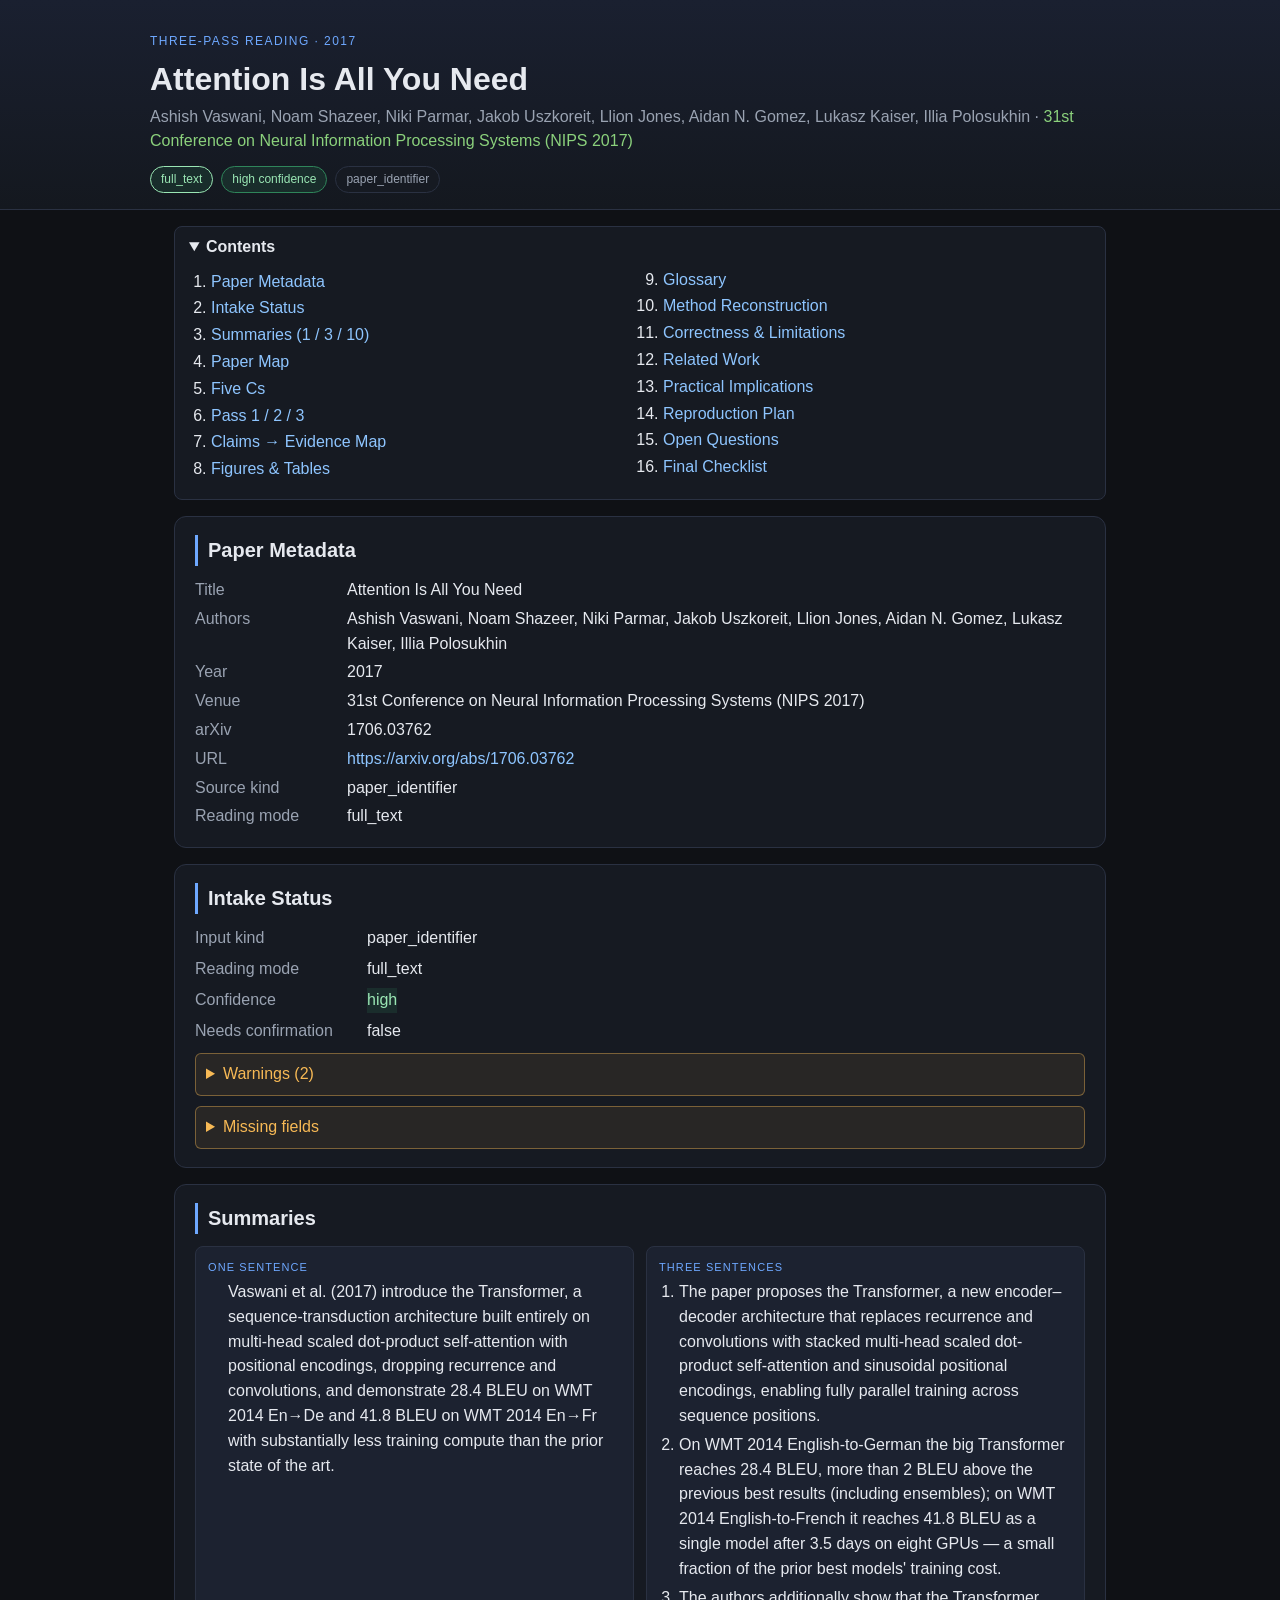
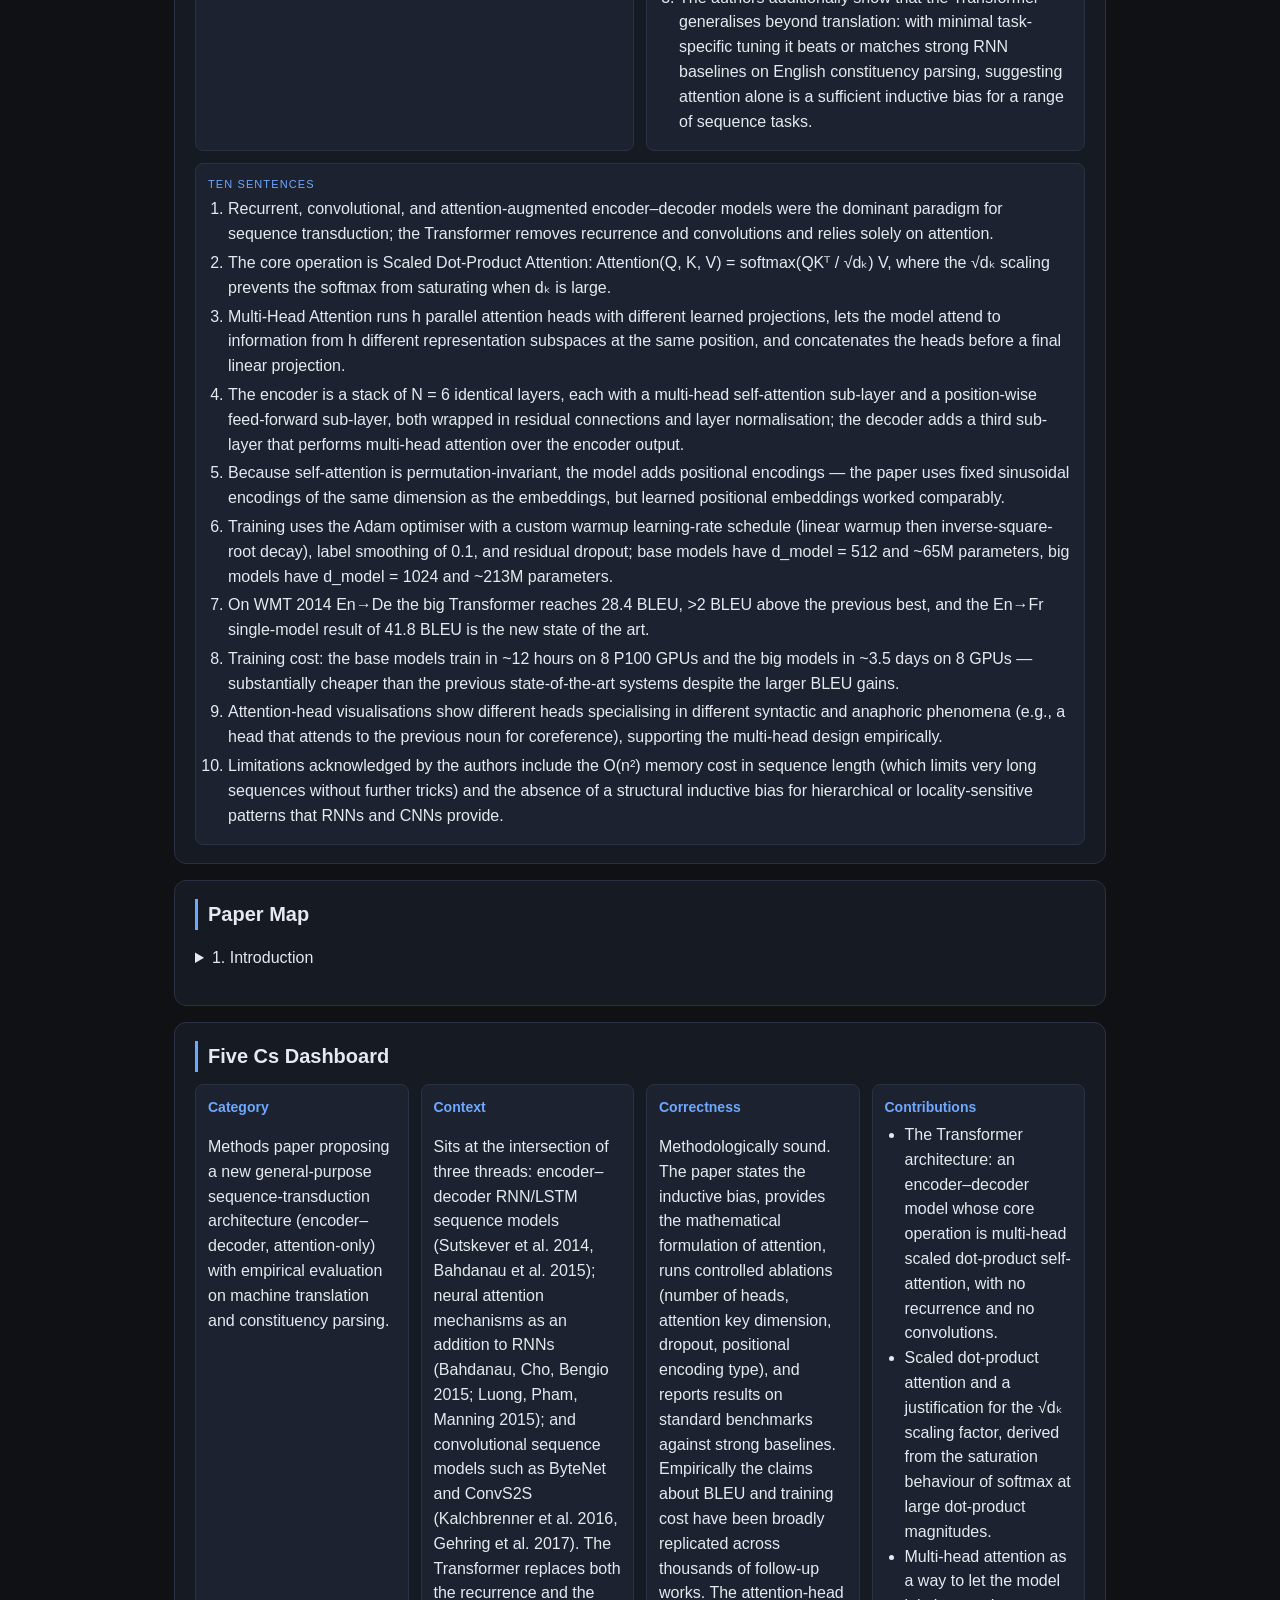
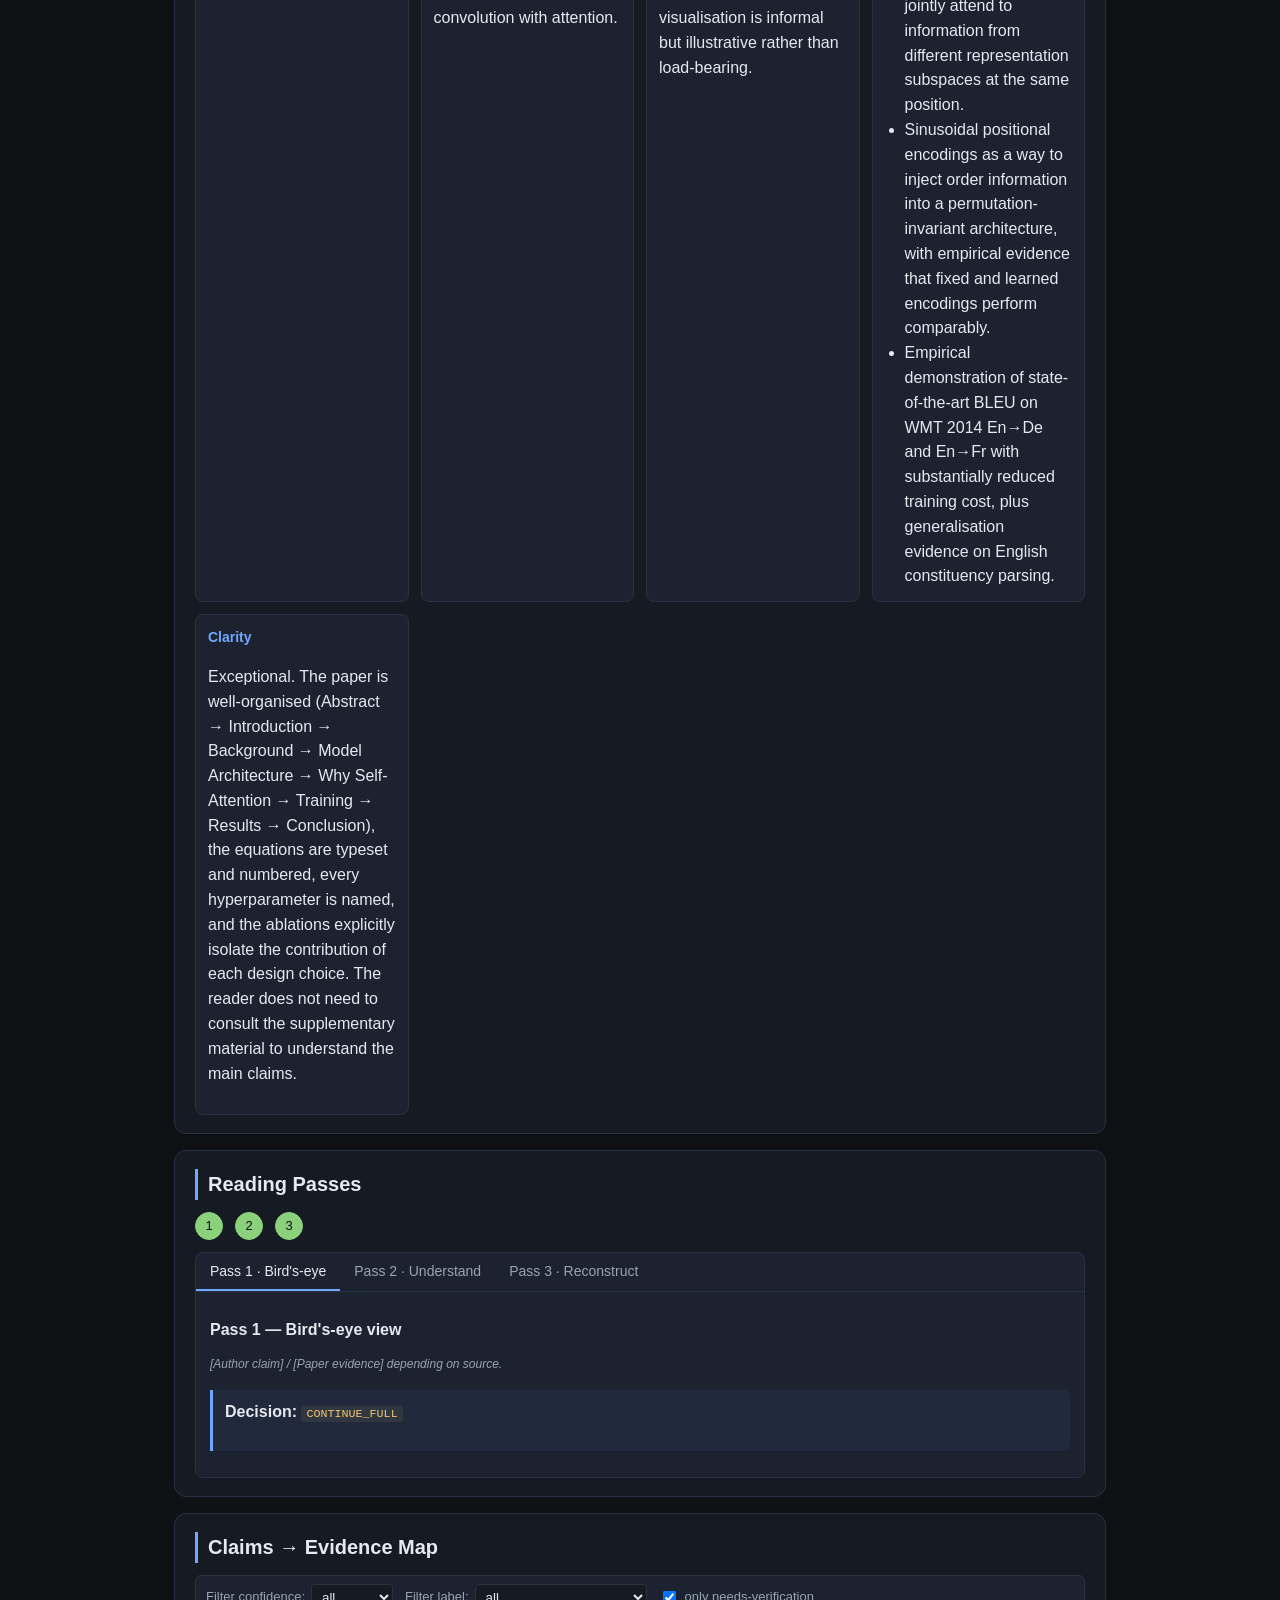
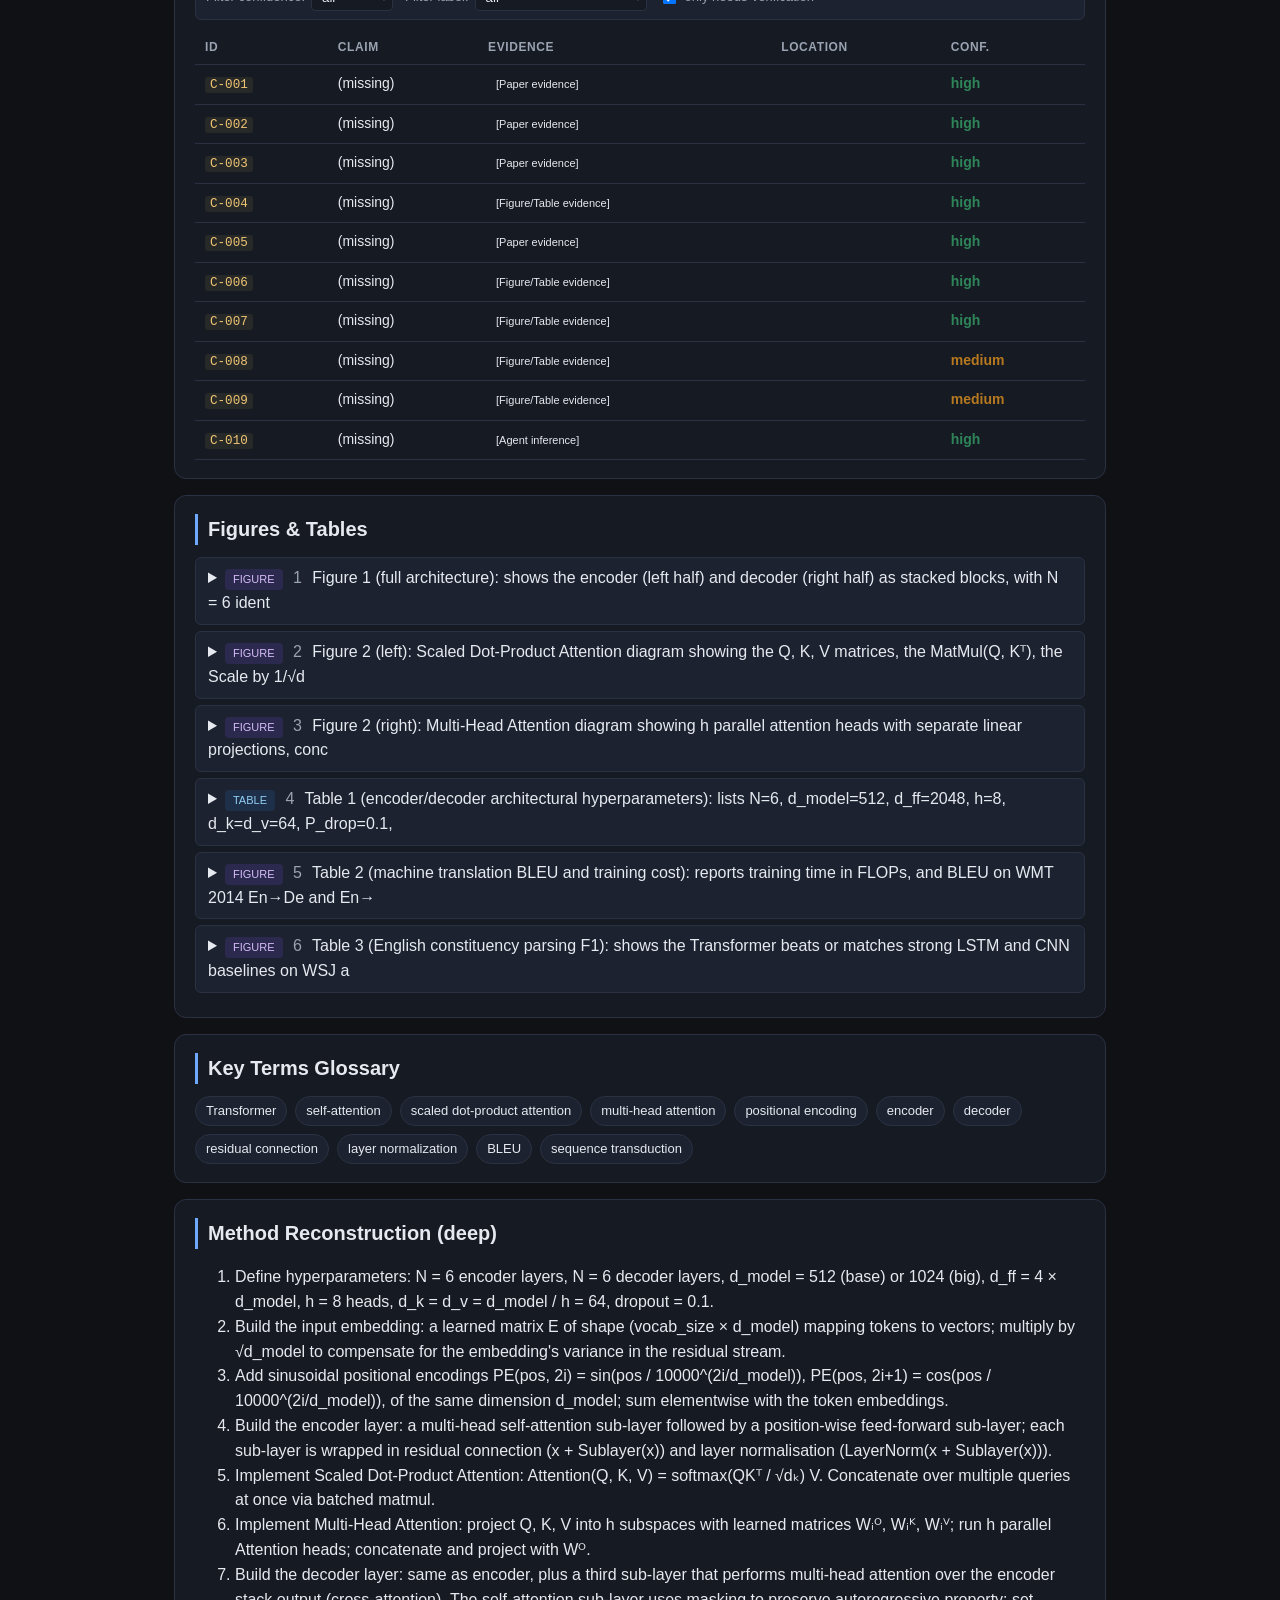
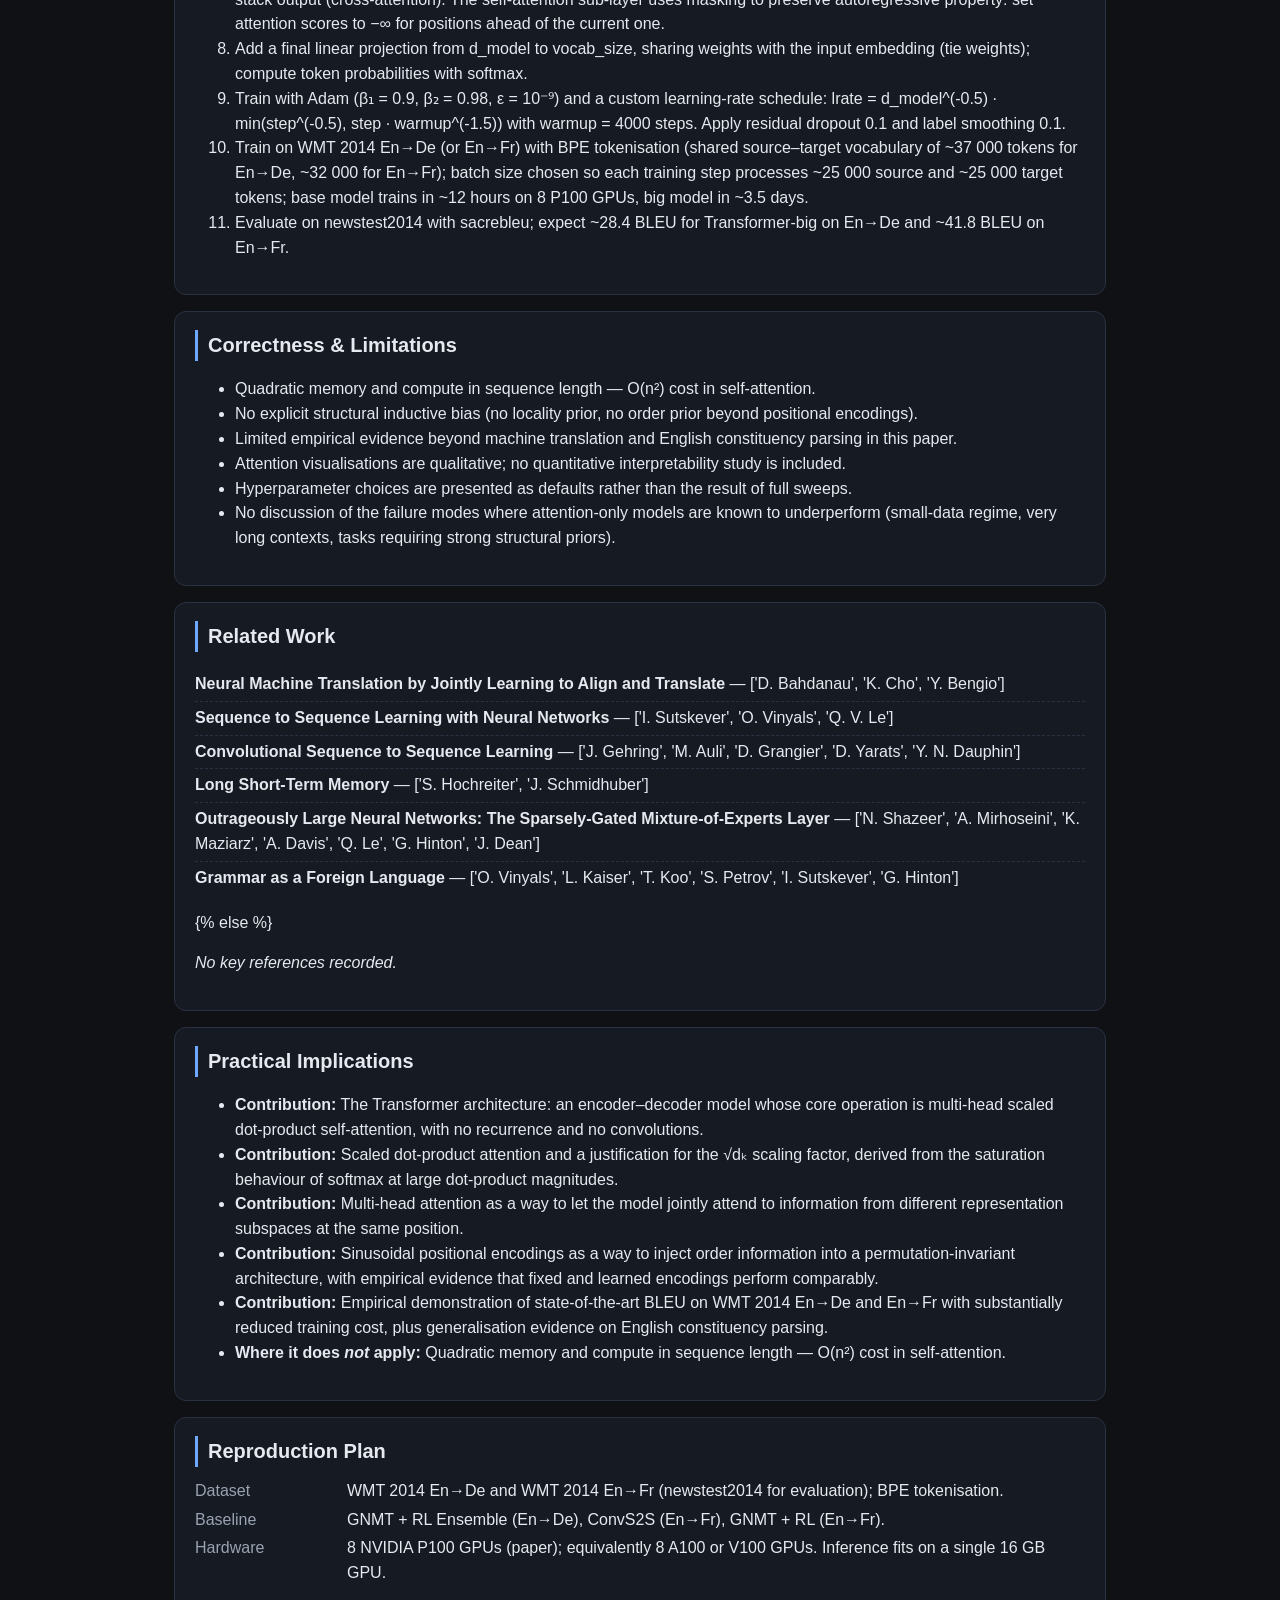
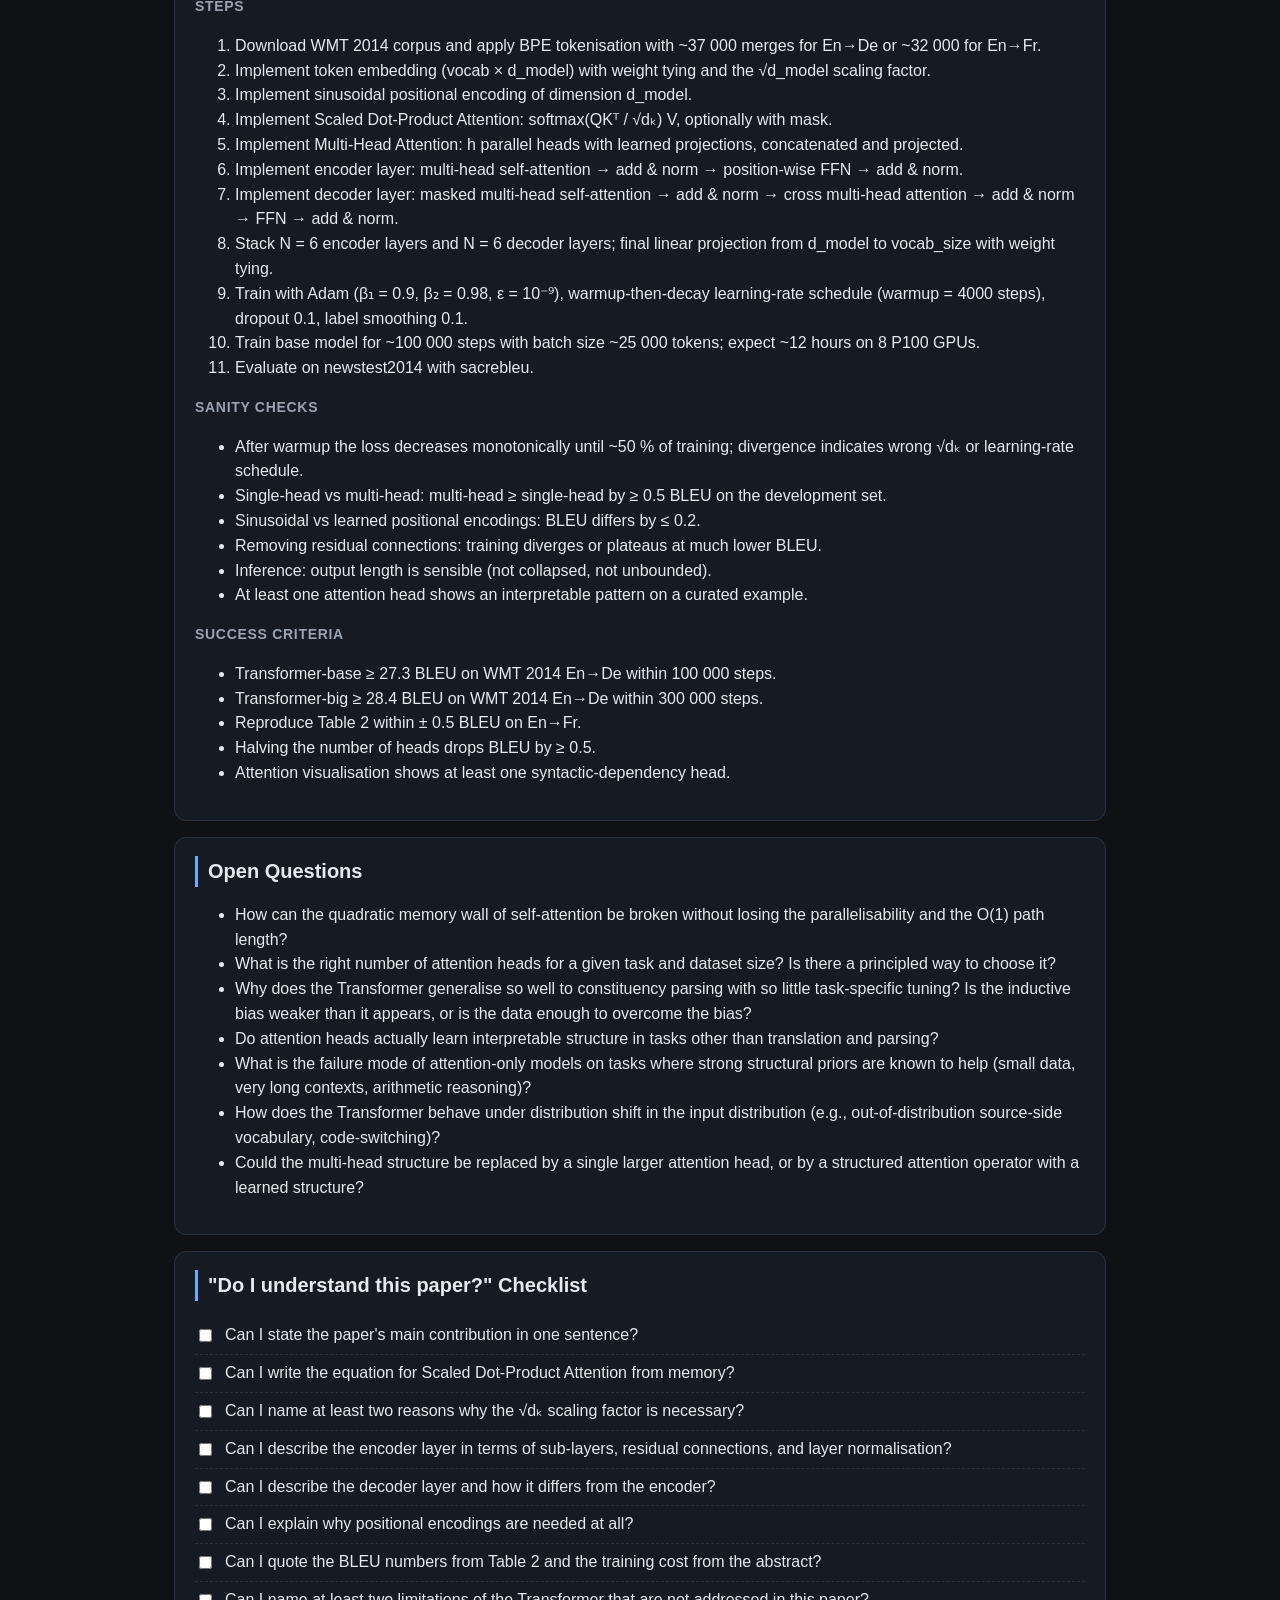
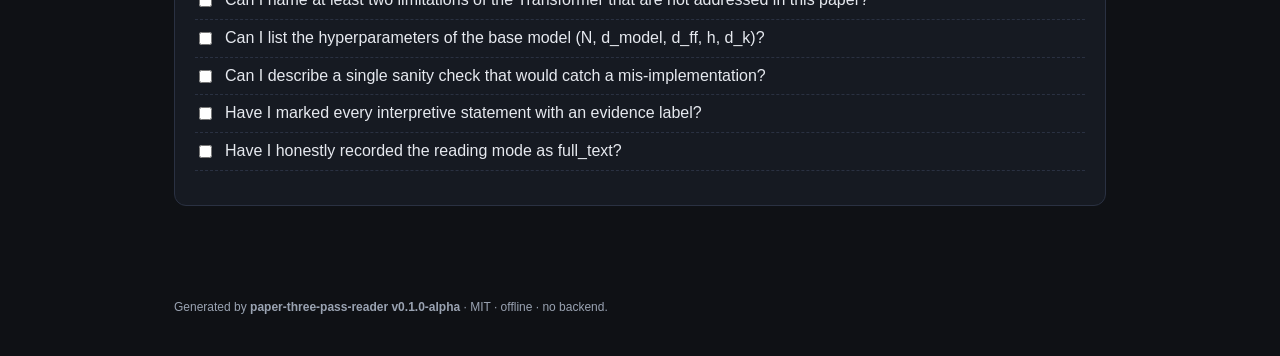
==== attention-is-all-you-need/index.html @ 8eaff2d6 "Publish Attention Is All You Need reading page under slug" ====
<!doctype html>
<html lang="en">
<head>
  <meta charset="utf-8" />
  <meta name="viewport" content="width=device-width, initial-scale=1" />
  <title>Attention Is All You Need — Three-Pass Reading</title>
  <link rel="stylesheet" href="assets/style.css" />
</head>
<body data-reading-mode="full_text">
  <header class="hero">
    <div class="hero-row">
      <div class="hero-text">
        <div class="kicker">Three-Pass Reading · 2017</div>
        <h1>Attention Is All You Need</h1>
        <div class="byline">
          <span>Ashish Vaswani</span>, <span>Noam Shazeer</span>, <span>Niki Parmar</span>, <span>Jakob Uszkoreit</span>, <span>Llion Jones</span>, <span>Aidan N. Gomez</span>, <span>Lukasz Kaiser</span>, <span>Illia Polosukhin</span>
           · <span class="venue">31st Conference on Neural Information Processing Systems (NIPS 2017)</span>
        </div>
        <div class="badges">
          <span class="badge badge-mode" title="Reading mode">full_text</span>
          <span class="badge badge-confidence badge-confidence-high">high confidence</span>
          <span class="badge badge-input">paper_identifier</span>
        </div>
      </div>
    </div>
  </header>

  <nav class="toc">
    <details open>
      <summary>Contents</summary>
      <ol>
        <li><a href="#metadata">Paper Metadata</a></li>
        <li><a href="#intake">Intake Status</a></li>
        <li><a href="#summary">Summaries (1 / 3 / 10)</a></li>
        <li><a href="#paper-map">Paper Map</a></li>
        <li><a href="#five-cs">Five Cs</a></li>
        <li><a href="#passes">Pass 1 / 2 / 3</a></li>
        <li><a href="#claims">Claims → Evidence Map</a></li>
        <li><a href="#figures">Figures &amp; Tables</a></li>
        <li><a href="#glossary">Glossary</a></li>
        <li><a href="#reconstruction">Method Reconstruction</a></li>
        <li><a href="#limitations">Correctness &amp; Limitations</a></li>
        <li><a href="#related">Related Work</a></li>
        <li><a href="#implications">Practical Implications</a></li>
        <li><a href="#reproduction">Reproduction Plan</a></li>
        <li><a href="#open">Open Questions</a></li>
        <li><a href="#checklist">Final Checklist</a></li>
      </ol>
    </details>
  </nav>

  <main>
    <!-- 1. Hero Summary / Paper Metadata -->
    <section id="metadata" class="card">
      <h2>Paper Metadata</h2>
      <dl class="kv">
        <dt>Title</dt><dd>Attention Is All You Need</dd>
        <dt>Authors</dt><dd>Ashish Vaswani, Noam Shazeer, Niki Parmar, Jakob Uszkoreit, Llion Jones, Aidan N. Gomez, Lukasz Kaiser, Illia Polosukhin</dd>
        <dt>Year</dt><dd>2017</dd>
        <dt>Venue</dt><dd>31st Conference on Neural Information Processing Systems (NIPS 2017)</dd>
        <dt>arXiv</dt><dd>1706.03762</dd>
        
        <dt>URL</dt><dd><a href="https://arxiv.org/abs/1706.03762">https://arxiv.org/abs/1706.03762</a></dd>
        <dt>Source kind</dt><dd>paper_identifier</dd>
        <dt>Reading mode</dt><dd>full_text</dd>
      </dl>
    </section>

    <!-- 2. Intake Status -->
    <section id="intake" class="card">
      <h2>Intake Status</h2>
      <ul class="kv-list">
        <li><span class="label">Input kind</span> <span class="value">paper_identifier</span></li>
        <li><span class="label">Reading mode</span> <span class="value">full_text</span></li>
        <li><span class="label">Confidence</span> <span class="value badge-confidence badge-confidence-high">high</span></li>
        <li><span class="label">Needs confirmation</span> <span class="value">false</span></li>
      </ul>
      
      <details class="warnings">
        <summary>Warnings (2)</summary>
        <ul><li>DOI not present in arXiv source; arXiv ID 1706.03762v7 used as canonical identifier.</li><li>Equal-contribution author list (Vaswani et al., eight authors).</li></ul>
      </details>
      
      
      <details class="warnings">
        <summary>Missing fields</summary>
        <ul><li>doi</li></ul>
      </details>
      
    </section>

    <!-- 3. Summaries -->
    <section id="summary" class="card">
      <h2>Summaries</h2>
      <div class="summary-grid">
        <div class="summary-box">
          <div class="summary-label">One sentence</div>
          <p>Vaswani et al. (2017) introduce the Transformer, a sequence-transduction architecture built entirely on multi-head scaled dot-product self-attention with positional encodings, dropping recurrence and convolutions, and demonstrate 28.4 BLEU on WMT 2014 En→De and 41.8 BLEU on WMT 2014 En→Fr with substantially less training compute than the prior state of the art.</p>
        </div>
        <div class="summary-box">
          <div class="summary-label">Three sentences</div>
          <ol><li>The paper proposes the Transformer, a new encoder–decoder architecture that replaces recurrence and convolutions with stacked multi-head scaled dot-product self-attention and sinusoidal positional encodings, enabling fully parallel training across sequence positions.</li><li>On WMT 2014 English-to-German the big Transformer reaches 28.4 BLEU, more than 2 BLEU above the previous best results (including ensembles); on WMT 2014 English-to-French it reaches 41.8 BLEU as a single model after 3.5 days on eight GPUs — a small fraction of the prior best models' training cost.</li><li>The authors additionally show that the Transformer generalises beyond translation: with minimal task-specific tuning it beats or matches strong RNN baselines on English constituency parsing, suggesting attention alone is a sufficient inductive bias for a range of sequence tasks.</li></ol>
        </div>
        <div class="summary-box summary-wide">
          <div class="summary-label">Ten sentences</div>
          <ol><li>Recurrent, convolutional, and attention-augmented encoder–decoder models were the dominant paradigm for sequence transduction; the Transformer removes recurrence and convolutions and relies solely on attention.</li><li>The core operation is Scaled Dot-Product Attention: Attention(Q, K, V) = softmax(QKᵀ / √dₖ) V, where the √dₖ scaling prevents the softmax from saturating when dₖ is large.</li><li>Multi-Head Attention runs h parallel attention heads with different learned projections, lets the model attend to information from h different representation subspaces at the same position, and concatenates the heads before a final linear projection.</li><li>The encoder is a stack of N = 6 identical layers, each with a multi-head self-attention sub-layer and a position-wise feed-forward sub-layer, both wrapped in residual connections and layer normalisation; the decoder adds a third sub-layer that performs multi-head attention over the encoder output.</li><li>Because self-attention is permutation-invariant, the model adds positional encodings — the paper uses fixed sinusoidal encodings of the same dimension as the embeddings, but learned positional embeddings worked comparably.</li><li>Training uses the Adam optimiser with a custom warmup learning-rate schedule (linear warmup then inverse-square-root decay), label smoothing of 0.1, and residual dropout; base models have d_model = 512 and ~65M parameters, big models have d_model = 1024 and ~213M parameters.</li><li>On WMT 2014 En→De the big Transformer reaches 28.4 BLEU, >2 BLEU above the previous best, and the En→Fr single-model result of 41.8 BLEU is the new state of the art.</li><li>Training cost: the base models train in ~12 hours on 8 P100 GPUs and the big models in ~3.5 days on 8 GPUs — substantially cheaper than the previous state-of-the-art systems despite the larger BLEU gains.</li><li>Attention-head visualisations show different heads specialising in different syntactic and anaphoric phenomena (e.g., a head that attends to the previous noun for coreference), supporting the multi-head design empirically.</li><li>Limitations acknowledged by the authors include the O(n²) memory cost in sequence length (which limits very long sequences without further tricks) and the absence of a structural inductive bias for hierarchical or locality-sensitive patterns that RNNs and CNNs provide.</li></ol>
        </div>
      </div>
    </section>

    <!-- 4. Paper Map -->
    <section id="paper-map" class="card">
      <h2>Paper Map</h2>
      <ul class="tree">
        
        <li>
          <details><summary>1. Introduction</summary>
            
        <li>
          <details><summary>2. Background</summary>
            
        <li>
          <details><summary>3. Model Architecture</summary>
            
            <ul><li>3.1 Encoder and Decoder Stacks</li><li>3.2 Attention</li><li>3.2.1 Scaled Dot-Product Attention</li><li>3.2.2 Multi-Head Attention</li><li>3.2.3 Applications of Attention in our Model</li><li>3.2.4 (inside Why Self-Attention) Internal structure</li><li>3.3 Position-wise Feed-Forward Networks</li><li>3.4 Embeddings and Softmax</li><li>3.5 Positional Encoding</li><li>3.6 Training</li>
        <li>
          <details><summary>4. Why Self-Attention</summary>
            
        <li>
          <details><summary>5. Training</summary>
            
            <ul><li>5.1 Training Data and Batching</li><li>5.2 Hardware and Schedule</li><li>5.3 Optimizer</li><li>5.4 Regularization</li>
        <li>
          <details><summary>6. Results</summary>
            
            <ul><li>6.1 Machine Translation</li><li>6.2 Model Variations</li><li>6.3 English Constituency Parsing</li>
        <li>
          <details><summary>7. Conclusion</summary>
            
        <li>
          <details><summary>References</summary>
            </ul>
            
          </details>
        </li>
        
      </ul>
    </section>

    <!-- 5. Five Cs -->
    <section id="five-cs" class="card">
      <h2>Five Cs Dashboard</h2>
      <div class="five-cs-grid">
        <article class="ccard"><h3>Category</h3><p>Methods paper proposing a new general-purpose sequence-transduction architecture (encoder–decoder, attention-only) with empirical evaluation on machine translation and constituency parsing.</p></article>
        <article class="ccard"><h3>Context</h3><p>Sits at the intersection of three threads: encoder–decoder RNN/LSTM sequence models (Sutskever et al. 2014, Bahdanau et al. 2015); neural attention mechanisms as an addition to RNNs (Bahdanau, Cho, Bengio 2015; Luong, Pham, Manning 2015); and convolutional sequence models such as ByteNet and ConvS2S (Kalchbrenner et al. 2016, Gehring et al. 2017). The Transformer replaces both the recurrence and the convolution with attention.</p></article>
        <article class="ccard"><h3>Correctness</h3><p>Methodologically sound. The paper states the inductive bias, provides the mathematical formulation of attention, runs controlled ablations (number of heads, attention key dimension, dropout, positional encoding type), and reports results on standard benchmarks against strong baselines. Empirically the claims about BLEU and training cost have been broadly replicated across thousands of follow-up works. The attention-head visualisation is informal but illustrative rather than load-bearing.</p></article>
        <article class="ccard"><h3>Contributions</h3><ul><li>The Transformer architecture: an encoder–decoder model whose core operation is multi-head scaled dot-product self-attention, with no recurrence and no convolutions.</li><li>Scaled dot-product attention and a justification for the √dₖ scaling factor, derived from the saturation behaviour of softmax at large dot-product magnitudes.</li><li>Multi-head attention as a way to let the model jointly attend to information from different representation subspaces at the same position.</li><li>Sinusoidal positional encodings as a way to inject order information into a permutation-invariant architecture, with empirical evidence that fixed and learned encodings perform comparably.</li><li>Empirical demonstration of state-of-the-art BLEU on WMT 2014 En→De and En→Fr with substantially reduced training cost, plus generalisation evidence on English constituency parsing.</li></ul></article>
        <article class="ccard"><h3>Clarity</h3><p>Exceptional. The paper is well-organised (Abstract → Introduction → Background → Model Architecture → Why Self-Attention → Training → Results → Conclusion), the equations are typeset and numbered, every hyperparameter is named, and the ablations explicitly isolate the contribution of each design choice. The reader does not need to consult the supplementary material to understand the main claims.</p></article>
      </div>
    </section>

    <!-- 6. Pass 1 / Pass 2 / Pass 3 Tabs -->
    <section id="passes" class="card">
      <h2>Reading Passes</h2>
      <div class="timeline">
        <span class="dot done" title="Pass 1">1</span>
        <span class="dot done" title="Pass 2">2</span>
        <span class="dot done" title="Pass 3">3</span>
      </div>
      <div class="tabs">
        <div class="tab-buttons" role="tablist">
          <button class="tab-btn active" data-tab="p1" role="tab">Pass 1 · Bird's-eye</button>
          <button class="tab-btn" data-tab="p2" role="tab">Pass 2 · Understand</button>
          <button class="tab-btn" data-tab="p3" role="tab">Pass 3 · Reconstruct</button>
        </div>

        <div class="tab-panel active" data-panel="p1">
          <h3>Pass 1 — Bird's-eye view</h3>
          <p class="evidence-line">[Author claim] / [Paper evidence] depending on source.</p>
          <p></p>
          <div class="callout">
            <strong>Decision:</strong> <code>CONTINUE_FULL</code>
            <p></p>
          </div>
        </div>

        <div class="tab-panel" data-panel="p2">
          <h3>Pass 2 — Understanding</h3>
          <h4>Main ideas</h4>
          <ol><li>Attention alone — without recurrence or convolution — is sufficient to build a state-of-the-art sequence-transduction encoder–decoder, provided the attention is multi-head and scaled.</li><li>Self-attention connects all positions in a sequence with O(1) path length, compared with O(n) for recurrent layers, which directly improves both parallelisability (training) and long-range dependency modelling.</li><li>Multi-head attention is more expressive than single-head attention because it lets the model attend to information from different representation subspaces at the same position; ablations show that ablations on head count cost BLEU.</li><li>Scaled dot-product attention (softmax(QKᵀ / √dₖ) V) is necessary: without the √dₖ factor the softmax saturates for large dₖ and training fails. The paper proves this both empirically (a variant without the scaling diverges) and intuitively (dot products grow with √dₖ).</li><li>Positional information is reintroduced via fixed sinusoidal encodings added to the input embeddings; the paper shows that learned positional embeddings perform comparably, suggesting that the exact choice is not critical.</li><li>A two-stage learning-rate schedule (linear warmup then inverse-square-root decay) plus residual dropout and label smoothing gives stable training of the deep stack.</li><li>The architectural inductive bias is weak (no locality prior, no order prior) — this is a deliberate trade-off. The paper argues the trade-off is worth it for sequence length ≤ a few hundred because of the parallelisability and the O(1) path length.</li></ol>
          
          <h4>Key references</h4>
          <ul class="refs"><li><strong>Neural Machine Translation by Jointly Learning to Align and Translate</strong> — ['D. Bahdanau', 'K. Cho', 'Y. Bengio']<li><strong>Sequence to Sequence Learning with Neural Networks</strong> — ['I. Sutskever', 'O. Vinyals', 'Q. V. Le']<li><strong>Convolutional Sequence to Sequence Learning</strong> — ['J. Gehring', 'M. Auli', 'D. Grangier', 'D. Yarats', 'Y. N. Dauphin']<li><strong>Long Short-Term Memory</strong> — ['S. Hochreiter', 'J. Schmidhuber']<li><strong>Outrageously Large Neural Networks: The Sparsely-Gated Mixture-of-Experts Layer</strong> — ['N. Shazeer', 'A. Mirhoseini', 'K. Maziarz', 'A. Davis', 'Q. Le', 'G. Hinton', 'J. Dean']<li><strong>Grammar as a Foreign Language</strong> — ['O. Vinyals', 'L. Kaiser', 'T. Koo', 'S. Petrov', 'I. Sutskever', 'G. Hinton']</li></ul>
          
        </div>

        <div class="tab-panel" data-panel="p3">
          <h3>Pass 3 — Reconstruction</h3>
          <h4>Method reconstruction</h4>
          <ol><li>Define hyperparameters: N = 6 encoder layers, N = 6 decoder layers, d_model = 512 (base) or 1024 (big), d_ff = 4 × d_model, h = 8 heads, d_k = d_v = d_model / h = 64, dropout = 0.1.</li><li>Build the input embedding: a learned matrix E of shape (vocab_size × d_model) mapping tokens to vectors; multiply by √d_model to compensate for the embedding's variance in the residual stream.</li><li>Add sinusoidal positional encodings PE(pos, 2i) = sin(pos / 10000^(2i/d_model)), PE(pos, 2i+1) = cos(pos / 10000^(2i/d_model)), of the same dimension d_model; sum elementwise with the token embeddings.</li><li>Build the encoder layer: a multi-head self-attention sub-layer followed by a position-wise feed-forward sub-layer; each sub-layer is wrapped in residual connection (x + Sublayer(x)) and layer normalisation (LayerNorm(x + Sublayer(x))).</li><li>Implement Scaled Dot-Product Attention: Attention(Q, K, V) = softmax(QKᵀ / √dₖ) V. Concatenate over multiple queries at once via batched matmul.</li><li>Implement Multi-Head Attention: project Q, K, V into h subspaces with learned matrices Wᵢᴼ, Wᵢᴷ, Wᵢⱽ; run h parallel Attention heads; concatenate and project with Wᴼ.</li><li>Build the decoder layer: same as encoder, plus a third sub-layer that performs multi-head attention over the encoder stack output (cross-attention). The self-attention sub-layer uses masking to preserve autoregressive property: set attention scores to −∞ for positions ahead of the current one.</li><li>Add a final linear projection from d_model to vocab_size, sharing weights with the input embedding (tie weights); compute token probabilities with softmax.</li><li>Train with Adam (β₁ = 0.9, β₂ = 0.98, ε = 10⁻⁹) and a custom learning-rate schedule: lrate = d_model^(-0.5) · min(step^(-0.5), step · warmup^(-1.5)) with warmup = 4000 steps. Apply residual dropout 0.1 and label smoothing 0.1.</li><li>Train on WMT 2014 En→De (or En→Fr) with BPE tokenisation (shared source–target vocabulary of ~37 000 tokens for En→De, ~32 000 for En→Fr); batch size chosen so each training step processes ~25 000 source and ~25 000 target tokens; base model trains in ~12 hours on 8 P100 GPUs, big model in ~3.5 days.</li><li>Evaluate on newstest2014 with sacrebleu; expect ~28.4 BLEU for Transformer-big on En→De and ~41.8 BLEU on En→Fr.</li></ol>
          
          <h4>Critical review highlights</h4>
          <ul><li>The paper presents a single-configuration ablation table on number of heads (Table 4) that uses the base model on a development set; this is informative but not a full hyperparameter sweep, and the optimal number of heads on a different task or scale is not guaranteed to be 8.</li><li>The training-time comparison in Table 2 mixes wall-clock and FLOPs depending on row, and the FLOPs accounting ignores implementation overhead; the comparison is broadly correct but not apples-to-apples.</li><li>The attention-head visualisations (Figure 5) are informal and pick out cherry-picked heads that look interpretable; they are not a quantitative interpretability study.</li><li>The paper does not discuss the O(n²) memory cost of self-attention; this becomes a binding constraint for very long sequences and is the explicit motivation for follow-ups like Longformer, Linformer, and FlashAttention.</li><li>The English constituency parsing result (Table 3) is reported but not analysed in depth; the dataset choice (WSJ, BerkeleyParser) and the role of pre-training are not discussed.</li><li>There is no failure-mode analysis: where does the Transformer actually lose to RNNs or CNNs? The paper frames the comparison as 'Transformer wins everywhere', which is an overstatement.</li><li>Label smoothing of 0.1 is reported to help, but a sweep over the smoothing value is not provided; the choice is presented as a known good default rather than as a deliberate design choice.</li></ul>
          
        </div>
      </div>
    </section>

    <!-- 7. Claims-Evidence Map -->
    <section id="claims" class="card">
      <h2>Claims → Evidence Map</h2>
      <div class="filters">
        <label>Filter confidence:
          <select id="filter-confidence">
            <option value="">all</option>
            <option value="high">high</option>
            <option value="medium">medium</option>
            <option value="low">low</option>
          </select>
        </label>
        <label>Filter label:
          <select id="filter-label">
            <option value="">all</option>
            <option>[Paper evidence]</option>
            <option>[Figure/Table evidence]</option>
            <option>[Author claim]</option>
            <option>[Agent inference]</option>
            <option>[Uncertain]</option>
            <option>[Needs verification]</option>
          </select>
        </label>
        <label><input type="checkbox" id="filter-needs" checked /> only needs-verification</label>
      </div>
      <table class="claims-table">
        <thead>
          <tr><th>ID</th><th>Claim</th><th>Evidence</th><th>Location</th><th>Conf.</th></tr>
        </thead>
        <tbody>
          
          <tr data-confidence="high" data-label="[Paper evidence]" data-needs="true">
            <td><code>C-001</code></td>
            <td>(missing)</td>
            <td><span class="ev-label ev-paper-evidence">[Paper evidence]</span></td>
            <td></td>
            <td><span class="conf conf-high">high</span></td>
          </tr>
          
          <tr data-confidence="high" data-label="[Paper evidence]" data-needs="true">
            <td><code>C-002</code></td>
            <td>(missing)</td>
            <td><span class="ev-label ev-paper-evidence">[Paper evidence]</span></td>
            <td></td>
            <td><span class="conf conf-high">high</span></td>
          </tr>
          
          <tr data-confidence="high" data-label="[Paper evidence]" data-needs="true">
            <td><code>C-003</code></td>
            <td>(missing)</td>
            <td><span class="ev-label ev-paper-evidence">[Paper evidence]</span></td>
            <td></td>
            <td><span class="conf conf-high">high</span></td>
          </tr>
          
          <tr data-confidence="high" data-label="[Figure/Table evidence]" data-needs="true">
            <td><code>C-004</code></td>
            <td>(missing)</td>
            <td><span class="ev-label ev-figure-table-evidence">[Figure/Table evidence]</span></td>
            <td></td>
            <td><span class="conf conf-high">high</span></td>
          </tr>
          
          <tr data-confidence="high" data-label="[Paper evidence]" data-needs="true">
            <td><code>C-005</code></td>
            <td>(missing)</td>
            <td><span class="ev-label ev-paper-evidence">[Paper evidence]</span></td>
            <td></td>
            <td><span class="conf conf-high">high</span></td>
          </tr>
          
          <tr data-confidence="high" data-label="[Figure/Table evidence]" data-needs="true">
            <td><code>C-006</code></td>
            <td>(missing)</td>
            <td><span class="ev-label ev-figure-table-evidence">[Figure/Table evidence]</span></td>
            <td></td>
            <td><span class="conf conf-high">high</span></td>
          </tr>
          
          <tr data-confidence="high" data-label="[Figure/Table evidence]" data-needs="true">
            <td><code>C-007</code></td>
            <td>(missing)</td>
            <td><span class="ev-label ev-figure-table-evidence">[Figure/Table evidence]</span></td>
            <td></td>
            <td><span class="conf conf-high">high</span></td>
          </tr>
          
          <tr data-confidence="medium" data-label="[Figure/Table evidence]" data-needs="true">
            <td><code>C-008</code></td>
            <td>(missing)</td>
            <td><span class="ev-label ev-figure-table-evidence">[Figure/Table evidence]</span></td>
            <td></td>
            <td><span class="conf conf-medium">medium</span></td>
          </tr>
          
          <tr data-confidence="medium" data-label="[Figure/Table evidence]" data-needs="true">
            <td><code>C-009</code></td>
            <td>(missing)</td>
            <td><span class="ev-label ev-figure-table-evidence">[Figure/Table evidence]</span></td>
            <td></td>
            <td><span class="conf conf-medium">medium</span></td>
          </tr>
          
          <tr data-confidence="high" data-label="[Agent inference]" data-needs="true">
            <td><code>C-010</code></td>
            <td>(missing)</td>
            <td><span class="ev-label ev-agent-inference">[Agent inference]</span></td>
            <td></td>
            <td><span class="conf conf-high">high</span></td>
          </tr>
          
        </tbody>
      </table>
    </section>

    <!-- 8. Figures and Tables Explanation -->
    <section id="figures" class="card">
      <h2>Figures &amp; Tables</h2>
      <div class="accordion">
        
        <details>
          <summary>
            <span class="fig-kind fig-figure">figure</span>
            <span class="fig-num">1</span>
            Figure 1 (full architecture): shows the encoder (left half) and decoder (right half) as stacked blocks, with N = 6 ident
          </summary>
          <p>Figure 1 (full architecture): shows the encoder (left half) and decoder (right half) as stacked blocks, with N = 6 identical layers, Multi-Head Attention boxes, Feed-Forward boxes, Add & Norm boxes, and the cross-attention arrows from encoder to decoder.</p>
          <p class="evidence-line">[Figure/Table evidence]</p>
        </details>
        
        <details>
          <summary>
            <span class="fig-kind fig-figure">figure</span>
            <span class="fig-num">2</span>
            Figure 2 (left): Scaled Dot-Product Attention diagram showing the Q, K, V matrices, the MatMul(Q, Kᵀ), the Scale by 1/√d
          </summary>
          <p>Figure 2 (left): Scaled Dot-Product Attention diagram showing the Q, K, V matrices, the MatMul(Q, Kᵀ), the Scale by 1/√dₖ, the Mask (opt.), the SoftMax, and the MatMul with V.</p>
          <p class="evidence-line">[Figure/Table evidence]</p>
        </details>
        
        <details>
          <summary>
            <span class="fig-kind fig-figure">figure</span>
            <span class="fig-num">3</span>
            Figure 2 (right): Multi-Head Attention diagram showing h parallel attention heads with separate linear projections, conc
          </summary>
          <p>Figure 2 (right): Multi-Head Attention diagram showing h parallel attention heads with separate linear projections, concatenated and projected.</p>
          <p class="evidence-line">[Figure/Table evidence]</p>
        </details>
        
        <details>
          <summary>
            <span class="fig-kind fig-table">table</span>
            <span class="fig-num">4</span>
            Table 1 (encoder/decoder architectural hyperparameters): lists N=6, d_model=512, d_ff=2048, h=8, d_k=d_v=64, P_drop=0.1,
          </summary>
          <p>Table 1 (encoder/decoder architectural hyperparameters): lists N=6, d_model=512, d_ff=2048, h=8, d_k=d_v=64, P_drop=0.1, base vs big models side by side.</p>
          <p class="evidence-line">[Figure/Table evidence]</p>
        </details>
        
        <details>
          <summary>
            <span class="fig-kind fig-figure">figure</span>
            <span class="fig-num">5</span>
            Table 2 (machine translation BLEU and training cost): reports training time in FLOPs, and BLEU on WMT 2014 En→De and En→
          </summary>
          <p>Table 2 (machine translation BLEU and training cost): reports training time in FLOPs, and BLEU on WMT 2014 En→De and En→Fr for Transformer-base, Transformer-big, and a long list of baselines (ByteNet, Deep-Att + PosUnk, GNMT + RL, ConvS2S, MoE, GNMT+RL Ensemble). The Transformer-big beats or matches every baseline on En→Fr and beats the best ensemble on En→De by >2 BLEU at a fraction of the training cost.</p>
          <p class="evidence-line">[Figure/Table evidence]</p>
        </details>
        
        <details>
          <summary>
            <span class="fig-kind fig-figure">figure</span>
            <span class="fig-num">6</span>
            Table 3 (English constituency parsing F1): shows the Transformer beats or matches strong LSTM and CNN baselines on WSJ a
          </summary>
          <p>Table 3 (English constituency parsing F1): shows the Transformer beats or matches strong LSTM and CNN baselines on WSJ and is competitive on extra training data (BerkeleyParser).</p>
          <p class="evidence-line">[Figure/Table evidence]</p>
        </details>
        
      </div>
    </section>

    <!-- 9. Key Terms Glossary -->
    <section id="glossary" class="card">
      <h2>Key Terms Glossary</h2>
      <div class="chips">
        
        <details class="chip"><summary>Transformer</summary>The encoder–decoder architecture proposed in this paper, whose core operation is multi-head scaled dot-product self-attention. No recurrence, no convolutions.</details>
        
        <details class="chip"><summary>self-attention</summary>An attention mechanism in which queries, keys and values all come from the same sequence, allowing each position to attend to every other position in the same sequence.</details>
        
        <details class="chip"><summary>scaled dot-product attention</summary>Attention(Q, K, V) = softmax(QKᵀ / √dₖ) V. The √dₖ factor prevents the softmax from saturating when dₖ is large.</details>
        
        <details class="chip"><summary>multi-head attention</summary>Running h parallel attention heads with different learned projections of Q, K, V, then concatenating the outputs and projecting. Allows the model to attend to information from h different representation subspaces at the same position.</details>
        
        <details class="chip"><summary>positional encoding</summary>A vector added to each token embedding to inject order information into the otherwise permutation-invariant self-attention. The paper uses fixed sinusoidal encodings of dimension d_model.</details>
        
        <details class="chip"><summary>encoder</summary>A stack of N = 6 identical layers, each with a multi-head self-attention sub-layer and a position-wise feed-forward sub-layer, both with residual connection and layer normalisation. Maps the input sequence to a continuous representation.</details>
        
        <details class="chip"><summary>decoder</summary>A stack of N = 6 identical layers. Like the encoder but with a third sub-layer that performs multi-head attention over the encoder output, and with masking in the self-attention sub-layer to preserve the autoregressive property.</details>
        
        <details class="chip"><summary>residual connection</summary>x + Sublayer(x), a skip connection that lets gradients flow through a deep stack. Combined with layer normalisation: LayerNorm(x + Sublayer(x)).</details>
        
        <details class="chip"><summary>layer normalization</summary>Per-position, per-feature normalisation that subtracts the mean and divides by the standard deviation across the feature dimension, then applies a learned affine transformation. Used in every sub-layer of the Transformer.</details>
        
        <details class="chip"><summary>BLEU</summary>Bilingual Evaluation Understudy, a standard machine-translation metric that measures n-gram overlap between the model output and one or more reference translations, with a brevity penalty. Higher is better; the paper reports BLEU on newstest2014.</details>
        
        <details class="chip"><summary>sequence transduction</summary>The general task of mapping an input sequence to an output sequence, of variable length and potentially different modality. Machine translation, summarisation, and parsing are all sequence-transduction tasks.</details>
        
      </div>
    </section>

    <!-- 10. Method Reconstruction -->
    <section id="reconstruction" class="card">
      <h2>Method Reconstruction (deep)</h2>
      <ol><li>Define hyperparameters: N = 6 encoder layers, N = 6 decoder layers, d_model = 512 (base) or 1024 (big), d_ff = 4 × d_model, h = 8 heads, d_k = d_v = d_model / h = 64, dropout = 0.1.</li><li>Build the input embedding: a learned matrix E of shape (vocab_size × d_model) mapping tokens to vectors; multiply by √d_model to compensate for the embedding's variance in the residual stream.</li><li>Add sinusoidal positional encodings PE(pos, 2i) = sin(pos / 10000^(2i/d_model)), PE(pos, 2i+1) = cos(pos / 10000^(2i/d_model)), of the same dimension d_model; sum elementwise with the token embeddings.</li><li>Build the encoder layer: a multi-head self-attention sub-layer followed by a position-wise feed-forward sub-layer; each sub-layer is wrapped in residual connection (x + Sublayer(x)) and layer normalisation (LayerNorm(x + Sublayer(x))).</li><li>Implement Scaled Dot-Product Attention: Attention(Q, K, V) = softmax(QKᵀ / √dₖ) V. Concatenate over multiple queries at once via batched matmul.</li><li>Implement Multi-Head Attention: project Q, K, V into h subspaces with learned matrices Wᵢᴼ, Wᵢᴷ, Wᵢⱽ; run h parallel Attention heads; concatenate and project with Wᴼ.</li><li>Build the decoder layer: same as encoder, plus a third sub-layer that performs multi-head attention over the encoder stack output (cross-attention). The self-attention sub-layer uses masking to preserve autoregressive property: set attention scores to −∞ for positions ahead of the current one.</li><li>Add a final linear projection from d_model to vocab_size, sharing weights with the input embedding (tie weights); compute token probabilities with softmax.</li><li>Train with Adam (β₁ = 0.9, β₂ = 0.98, ε = 10⁻⁹) and a custom learning-rate schedule: lrate = d_model^(-0.5) · min(step^(-0.5), step · warmup^(-1.5)) with warmup = 4000 steps. Apply residual dropout 0.1 and label smoothing 0.1.</li><li>Train on WMT 2014 En→De (or En→Fr) with BPE tokenisation (shared source–target vocabulary of ~37 000 tokens for En→De, ~32 000 for En→Fr); batch size chosen so each training step processes ~25 000 source and ~25 000 target tokens; base model trains in ~12 hours on 8 P100 GPUs, big model in ~3.5 days.</li><li>Evaluate on newstest2014 with sacrebleu; expect ~28.4 BLEU for Transformer-big on En→De and ~41.8 BLEU on En→Fr.</li></ol>
    </section>

    <!-- 11. Correctness and Limitations -->
    <section id="limitations" class="card">
      <h2>Correctness &amp; Limitations</h2>
      <ul><li>Quadratic memory and compute in sequence length — O(n²) cost in self-attention.</li><li>No explicit structural inductive bias (no locality prior, no order prior beyond positional encodings).</li><li>Limited empirical evidence beyond machine translation and English constituency parsing in this paper.</li><li>Attention visualisations are qualitative; no quantitative interpretability study is included.</li><li>Hyperparameter choices are presented as defaults rather than the result of full sweeps.</li><li>No discussion of the failure modes where attention-only models are known to underperform (small-data regime, very long contexts, tasks requiring strong structural priors).</li></ul>
    </section>

    <!-- 12. Related Work Map -->
    <section id="related" class="card">
      <h2>Related Work</h2>
      
      <ul class="refs"><li><strong>Neural Machine Translation by Jointly Learning to Align and Translate</strong> — ['D. Bahdanau', 'K. Cho', 'Y. Bengio']<li><strong>Sequence to Sequence Learning with Neural Networks</strong> — ['I. Sutskever', 'O. Vinyals', 'Q. V. Le']<li><strong>Convolutional Sequence to Sequence Learning</strong> — ['J. Gehring', 'M. Auli', 'D. Grangier', 'D. Yarats', 'Y. N. Dauphin']<li><strong>Long Short-Term Memory</strong> — ['S. Hochreiter', 'J. Schmidhuber']<li><strong>Outrageously Large Neural Networks: The Sparsely-Gated Mixture-of-Experts Layer</strong> — ['N. Shazeer', 'A. Mirhoseini', 'K. Maziarz', 'A. Davis', 'Q. Le', 'G. Hinton', 'J. Dean']<li><strong>Grammar as a Foreign Language</strong> — ['O. Vinyals', 'L. Kaiser', 'T. Koo', 'S. Petrov', 'I. Sutskever', 'G. Hinton']</li></ul>
      {% else %}
      <p><em>No key references recorded.</em></p>
      
    </section>

    <!-- 13. Practical Implications -->
    <section id="implications" class="card">
      <h2>Practical Implications</h2>
      <ul>
        <li><strong>Contribution:</strong> The Transformer architecture: an encoder–decoder model whose core operation is multi-head scaled dot-product self-attention, with no recurrence and no convolutions.</li><li><strong>Contribution:</strong> Scaled dot-product attention and a justification for the √dₖ scaling factor, derived from the saturation behaviour of softmax at large dot-product magnitudes.</li><li><strong>Contribution:</strong> Multi-head attention as a way to let the model jointly attend to information from different representation subspaces at the same position.</li><li><strong>Contribution:</strong> Sinusoidal positional encodings as a way to inject order information into a permutation-invariant architecture, with empirical evidence that fixed and learned encodings perform comparably.</li><li><strong>Contribution:</strong> Empirical demonstration of state-of-the-art BLEU on WMT 2014 En→De and En→Fr with substantially reduced training cost, plus generalisation evidence on English constituency parsing.</li>
        <li><strong>Where it does <em>not</em> apply:</strong> Quadratic memory and compute in sequence length — O(n²) cost in self-attention.</li>
      </ul>
    </section>

    <!-- 14. Reproduction Plan -->
    <section id="reproduction" class="card">
      <h2>Reproduction Plan</h2>
      <dl class="kv">
        <dt>Dataset</dt><dd>WMT 2014 En→De and WMT 2014 En→Fr (newstest2014 for evaluation); BPE tokenisation.</dd>
        <dt>Baseline</dt><dd>GNMT + RL Ensemble (En→De), ConvS2S (En→Fr), GNMT + RL (En→Fr).</dd>
        <dt>Hardware</dt><dd>8 NVIDIA P100 GPUs (paper); equivalently 8 A100 or V100 GPUs. Inference fits on a single 16 GB GPU.</dd>
      </dl>
      <h4>Steps</h4>
      <ol><li>Download WMT 2014 corpus and apply BPE tokenisation with ~37 000 merges for En→De or ~32 000 for En→Fr.</li><li>Implement token embedding (vocab × d_model) with weight tying and the √d_model scaling factor.</li><li>Implement sinusoidal positional encoding of dimension d_model.</li><li>Implement Scaled Dot-Product Attention: softmax(QKᵀ / √dₖ) V, optionally with mask.</li><li>Implement Multi-Head Attention: h parallel heads with learned projections, concatenated and projected.</li><li>Implement encoder layer: multi-head self-attention → add & norm → position-wise FFN → add & norm.</li><li>Implement decoder layer: masked multi-head self-attention → add & norm → cross multi-head attention → add & norm → FFN → add & norm.</li><li>Stack N = 6 encoder layers and N = 6 decoder layers; final linear projection from d_model to vocab_size with weight tying.</li><li>Train with Adam (β₁ = 0.9, β₂ = 0.98, ε = 10⁻⁹), warmup-then-decay learning-rate schedule (warmup = 4000 steps), dropout 0.1, label smoothing 0.1.</li><li>Train base model for ~100 000 steps with batch size ~25 000 tokens; expect ~12 hours on 8 P100 GPUs.</li><li>Evaluate on newstest2014 with sacrebleu.</li></ol>
      
      <h4>Sanity checks</h4>
      <ul><li>After warmup the loss decreases monotonically until ~50 % of training; divergence indicates wrong √dₖ or learning-rate schedule.</li><li>Single-head vs multi-head: multi-head ≥ single-head by ≥ 0.5 BLEU on the development set.</li><li>Sinusoidal vs learned positional encodings: BLEU differs by ≤ 0.2.</li><li>Removing residual connections: training diverges or plateaus at much lower BLEU.</li><li>Inference: output length is sensible (not collapsed, not unbounded).</li><li>At least one attention head shows an interpretable pattern on a curated example.</li></ul>
      
      
      <h4>Success criteria</h4>
      <ul><li>Transformer-base ≥ 27.3 BLEU on WMT 2014 En→De within 100 000 steps.</li><li>Transformer-big ≥ 28.4 BLEU on WMT 2014 En→De within 300 000 steps.</li><li>Reproduce Table 2 within ± 0.5 BLEU on En→Fr.</li><li>Halving the number of heads drops BLEU by ≥ 0.5.</li><li>Attention visualisation shows at least one syntactic-dependency head.</li></ul>
      
    </section>

    <!-- 15. Open Questions -->
    <section id="open" class="card">
      <h2>Open Questions</h2>
      <ul><li>How can the quadratic memory wall of self-attention be broken without losing the parallelisability and the O(1) path length?</li><li>What is the right number of attention heads for a given task and dataset size? Is there a principled way to choose it?</li><li>Why does the Transformer generalise so well to constituency parsing with so little task-specific tuning? Is the inductive bias weaker than it appears, or is the data enough to overcome the bias?</li><li>Do attention heads actually learn interpretable structure in tasks other than translation and parsing?</li><li>What is the failure mode of attention-only models on tasks where strong structural priors are known to help (small data, very long contexts, arithmetic reasoning)?</li><li>How does the Transformer behave under distribution shift in the input distribution (e.g., out-of-distribution source-side vocabulary, code-switching)?</li><li>Could the multi-head structure be replaced by a single larger attention head, or by a structured attention operator with a learned structure?</li></ul>
    </section>

    <!-- 16. Final Checklist -->
    <section id="checklist" class="card">
      <h2>"Do I understand this paper?" Checklist</h2>
      <ol class="checklist">
        
        <li><label><input type="checkbox" /> Can I state the paper's main contribution in one sentence?</label></li>
        
        <li><label><input type="checkbox" /> Can I write the equation for Scaled Dot-Product Attention from memory?</label></li>
        
        <li><label><input type="checkbox" /> Can I name at least two reasons why the √dₖ scaling factor is necessary?</label></li>
        
        <li><label><input type="checkbox" /> Can I describe the encoder layer in terms of sub-layers, residual connections, and layer normalisation?</label></li>
        
        <li><label><input type="checkbox" /> Can I describe the decoder layer and how it differs from the encoder?</label></li>
        
        <li><label><input type="checkbox" /> Can I explain why positional encodings are needed at all?</label></li>
        
        <li><label><input type="checkbox" /> Can I quote the BLEU numbers from Table 2 and the training cost from the abstract?</label></li>
        
        <li><label><input type="checkbox" /> Can I name at least two limitations of the Transformer that are not addressed in this paper?</label></li>
        
        <li><label><input type="checkbox" /> Can I list the hyperparameters of the base model (N, d_model, d_ff, h, d_k)?</label></li>
        
        <li><label><input type="checkbox" /> Can I describe a single sanity check that would catch a mis-implementation?</label></li>
        
        <li><label><input type="checkbox" /> Have I marked every interpretive statement with an evidence label?</label></li>
        
        <li><label><input type="checkbox" /> Have I honestly recorded the reading mode as full_text?</label></li>
        
      </ol>
    </section>
  </main>

  <footer>
    <p>Generated by <strong>paper-three-pass-reader v0.1.0-alpha</strong> · MIT · offline · no backend.</p>
  </footer>

  <script src="assets/app.js"></script>
</body>
</html>
---- attention-is-all-you-need/assets/style.css ----
:root {
  --bg: #0f1115;
  --panel: #161a22;
  --panel-2: #1c2230;
  --border: #2a3142;
  --text: #e6e9ef;
  --muted: #9aa3b2;
  --accent: #6ea8ff;
  --accent-2: #8bd17c;
  --warn: #f7b955;
  --bad: #ef6f6c;
  --link: #8ec5ff;
  --code: #f0c674;
  --ev-paper: #2b6cb0;
  --ev-figure: #6b46c1;
  --ev-author: #b7791f;
  --ev-agent: #2f855a;
  --ev-uncertain: #c53030;
  --ev-needs: #b83280;
  --conf-high: #2f855a;
  --conf-medium: #b7791f;
  --conf-low: #c53030;
}

* { box-sizing: border-box; }
html, body { margin: 0; padding: 0; background: var(--bg); color: var(--text); font-family: -apple-system, BlinkMacSystemFont, "Segoe UI", Roboto, "Helvetica Neue", Arial, "PingFang SC", "Microsoft YaHei", sans-serif; line-height: 1.55; }
a { color: var(--link); text-decoration: none; }
a:hover { text-decoration: underline; }
code { color: var(--code); background: rgba(240,198,116,0.08); padding: 1px 5px; border-radius: 3px; font-size: 0.9em; }

/* Hero */
.hero { padding: 32px 24px 16px; background: linear-gradient(180deg, #1a2030 0%, #14181f 100%); border-bottom: 1px solid var(--border); }
.hero-row { max-width: 980px; margin: 0 auto; }
.kicker { color: var(--accent); font-size: 12px; letter-spacing: 0.12em; text-transform: uppercase; }
.hero h1 { font-size: 32px; margin: 8px 0 6px; line-height: 1.25; }
.byline { color: var(--muted); margin-bottom: 12px; }
.venue { color: var(--accent-2); }
.badges { display: flex; flex-wrap: wrap; gap: 8px; margin-top: 8px; }
.badge { display: inline-block; padding: 3px 10px; border-radius: 999px; font-size: 12px; border: 1px solid var(--border); background: var(--panel-2); }
.badge-mode { background: #1f2a44; color: var(--accent); border-color: #2d3d63; }
.badge-confidence-high { background: rgba(47,133,90,0.18); color: #9ae6b4; border-color: #2f855a; }
.badge-confidence-medium { background: rgba(183,121,31,0.18); color: #f6ad55; border-color: #b7791f; }
.badge-confidence-low { background: rgba(197,48,48,0.18); color: #feb2b2; border-color: #c53030; }
.badge-input { background: var(--panel); color: var(--muted); }

/* TOC */
.toc { max-width: 980px; margin: 16px auto 0; padding: 0 24px; }
.toc details { background: var(--panel); border: 1px solid var(--border); border-radius: 8px; padding: 8px 14px; }
.toc summary { cursor: pointer; font-weight: 600; }
.toc ol { columns: 2; column-gap: 24px; padding-left: 22px; margin: 8px 0; }
.toc li { margin: 2px 0; }

/* Cards */
main { max-width: 980px; margin: 0 auto; padding: 16px 24px 64px; display: flex; flex-direction: column; gap: 16px; }
.card { background: var(--panel); border: 1px solid var(--border); border-radius: 12px; padding: 18px 20px; }
.card h2 { margin: 0 0 12px; font-size: 20px; border-left: 3px solid var(--accent); padding-left: 10px; }
.card h3 { margin: 12px 0 6px; font-size: 16px; }
.card h4 { margin: 10px 0 6px; font-size: 14px; color: var(--muted); text-transform: uppercase; letter-spacing: 0.05em; }

/* KV lists */
.kv { display: grid; grid-template-columns: 140px 1fr; gap: 4px 12px; margin: 0; }
.kv dt { color: var(--muted); }
.kv dd { margin: 0; }
.kv-list { list-style: none; padding: 0; margin: 0; display: flex; flex-direction: column; gap: 6px; }
.kv-list li { display: flex; gap: 12px; }
.kv-list .label { width: 160px; color: var(--muted); }

/* Summaries */
.summary-grid { display: grid; grid-template-columns: 1fr 1fr; gap: 12px; }
.summary-box { background: var(--panel-2); border: 1px solid var(--border); border-radius: 8px; padding: 12px; }
.summary-box.summary-wide { grid-column: 1 / -1; }
.summary-label { color: var(--accent); font-size: 11px; letter-spacing: 0.1em; text-transform: uppercase; margin-bottom: 4px; }
.summary-box ol, .summary-box p { margin: 0; padding-left: 20px; }
.summary-box ol li { margin: 4px 0; }

/* Paper Map */
.tree { list-style: none; padding-left: 0; }
.tree li { margin: 4px 0; }
.tree details summary { cursor: pointer; }
.tree ul { list-style: disc inside; padding-left: 20px; color: var(--muted); }

/* Five Cs */
.five-cs-grid { display: grid; grid-template-columns: repeat(auto-fit, minmax(180px, 1fr)); gap: 12px; }
.ccard { background: var(--panel-2); border: 1px solid var(--border); border-radius: 8px; padding: 12px; }
.ccard h3 { margin: 0 0 4px; font-size: 14px; color: var(--accent); }
.ccard ul { margin: 0; padding-left: 20px; }

/* Timeline */
.timeline { display: flex; gap: 12px; align-items: center; margin: 4px 0 12px; }
.dot { display: inline-flex; align-items: center; justify-content: center; width: 28px; height: 28px; border-radius: 50%; border: 1px solid var(--border); background: var(--panel-2); color: var(--muted); font-size: 13px; }
.dot.done { background: var(--accent-2); color: #0f1115; border-color: var(--accent-2); }

/* Tabs */
.tabs { background: var(--panel-2); border: 1px solid var(--border); border-radius: 8px; }
.tab-buttons { display: flex; gap: 0; border-bottom: 1px solid var(--border); }
.tab-btn { background: transparent; color: var(--muted); border: 0; padding: 10px 14px; cursor: pointer; font-size: 14px; border-bottom: 2px solid transparent; }
.tab-btn.active { color: var(--text); border-bottom-color: var(--accent); }
.tab-panel { display: none; padding: 14px; }
.tab-panel.active { display: block; }
.callout { background: rgba(110,168,255,0.06); border-left: 3px solid var(--accent); padding: 10px 12px; margin: 12px 0; border-radius: 0 6px 6px 0; }

/* Filters */
.filters { display: flex; flex-wrap: wrap; gap: 12px; margin-bottom: 10px; padding: 8px 10px; background: var(--panel-2); border: 1px solid var(--border); border-radius: 6px; }
.filters label { font-size: 13px; color: var(--muted); display: inline-flex; align-items: center; gap: 6px; }
.filters select { background: var(--panel); color: var(--text); border: 1px solid var(--border); border-radius: 4px; padding: 4px 6px; }

/* Claims table */
.claims-table { width: 100%; border-collapse: collapse; font-size: 14px; }
.claims-table th, .claims-table td { padding: 8px 10px; border-bottom: 1px solid var(--border); vertical-align: top; text-align: left; }
.claims-table th { color: var(--muted); font-weight: 600; font-size: 12px; text-transform: uppercase; letter-spacing: 0.05em; }
.claims-table tr:hover { background: rgba(255,255,255,0.02); }

.ev-label { display: inline-block; padding: 2px 8px; border-radius: 999px; font-size: 11px; }
.ev-paper { background: rgba(43,108,176,0.18); color: #90cdf4; }
.ev-figure { background: rgba(107,70,193,0.18); color: #d6bcfa; }
.ev-author { background: rgba(183,121,31,0.18); color: #fbd38d; }
.ev-agent { background: rgba(47,133,90,0.18); color: #9ae6b4; }
.ev-uncertain { background: rgba(197,48,48,0.18); color: #feb2b2; }
.ev-needs { background: rgba(184,50,128,0.18); color: #fbb6ce; }

.conf { font-weight: 600; }
.conf-high { color: var(--conf-high); }
.conf-medium { color: var(--conf-medium); }
.conf-low { color: var(--conf-low); }

/* Accordion / Figures */
.accordion details { border: 1px solid var(--border); border-radius: 6px; padding: 8px 12px; margin: 6px 0; background: var(--panel-2); }
.accordion summary { cursor: pointer; }
.fig-kind { display: inline-block; padding: 2px 8px; border-radius: 4px; font-size: 11px; text-transform: uppercase; margin-right: 6px; }
.fig-figure { background: rgba(107,70,193,0.2); color: #d6bcfa; }
.fig-table { background: rgba(43,108,176,0.2); color: #90cdf4; }
.fig-num { color: var(--muted); margin-right: 6px; }

/* Chips (Glossary) */
.chips { display: flex; flex-wrap: wrap; gap: 8px; }
.chip { background: var(--panel-2); border: 1px solid var(--border); border-radius: 999px; padding: 4px 10px; cursor: pointer; font-size: 13px; }
.chip[open] { background: rgba(110,168,255,0.08); border-color: var(--accent); }
.chip summary { list-style: none; }
.chip summary::-webkit-details-marker { display: none; }

/* Refs */
.refs { list-style: none; padding: 0; }
.refs li { padding: 4px 0; border-bottom: 1px dashed var(--border); }
.refs li:last-child { border-bottom: 0; }

/* Evidence lines */
.evidence-line { font-size: 12px; color: var(--muted); font-style: italic; }

/* Checklist */
.checklist { list-style: none; padding: 0; }
.checklist li { padding: 6px 0; border-bottom: 1px dashed var(--border); }
.checklist label { display: flex; gap: 10px; align-items: flex-start; }
.checklist input[type="checkbox"] { transform: translateY(3px); }
.muted { color: var(--muted); }

/* Warnings */
.warnings { background: rgba(247,185,85,0.08); border: 1px solid rgba(247,185,85,0.4); border-radius: 6px; padding: 8px 10px; margin-top: 10px; }
.warnings summary { cursor: pointer; color: var(--warn); }

/* Footer */
footer { max-width: 980px; margin: 0 auto; padding: 16px 24px 32px; color: var(--muted); font-size: 12px; }

/* Mobile */
@media (max-width: 720px) {
  .toc ol { columns: 1; }
  .summary-grid { grid-template-columns: 1fr; }
  .kv { grid-template-columns: 1fr; }
  .hero h1 { font-size: 24px; }
}
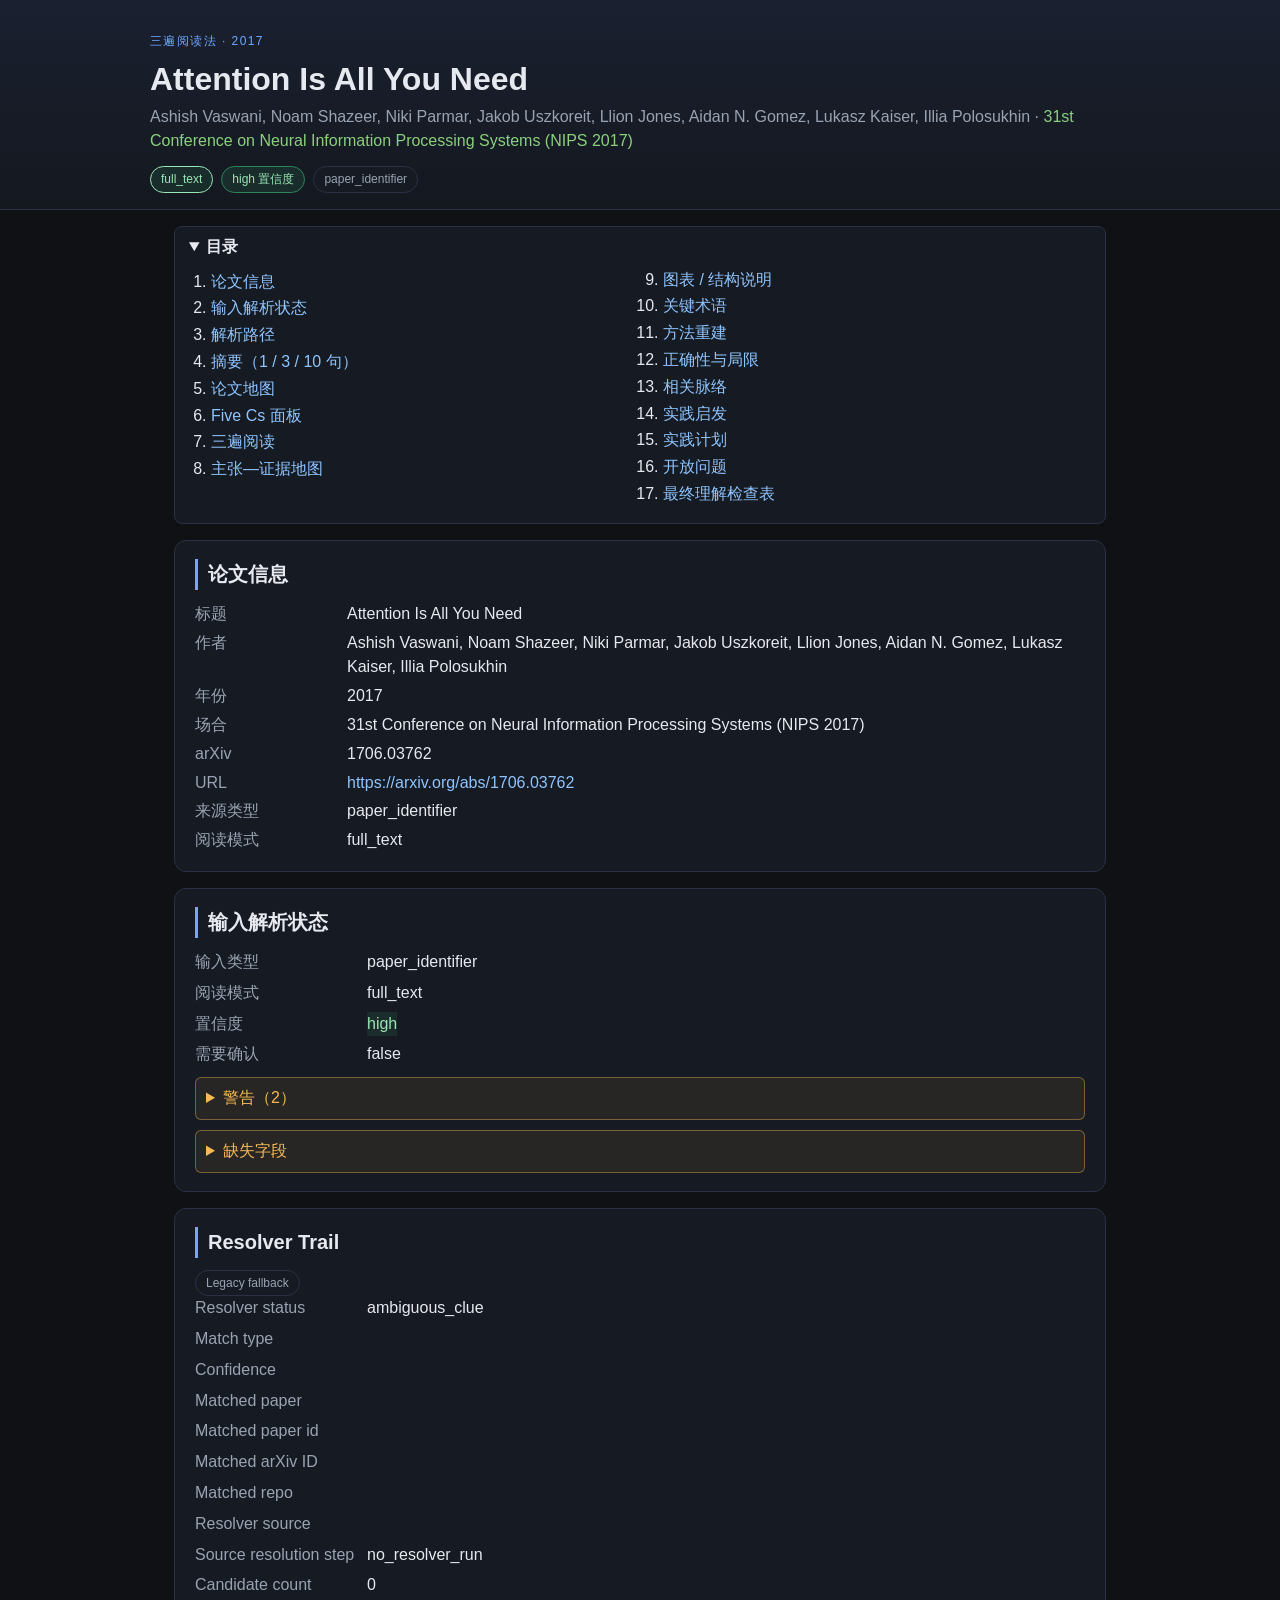
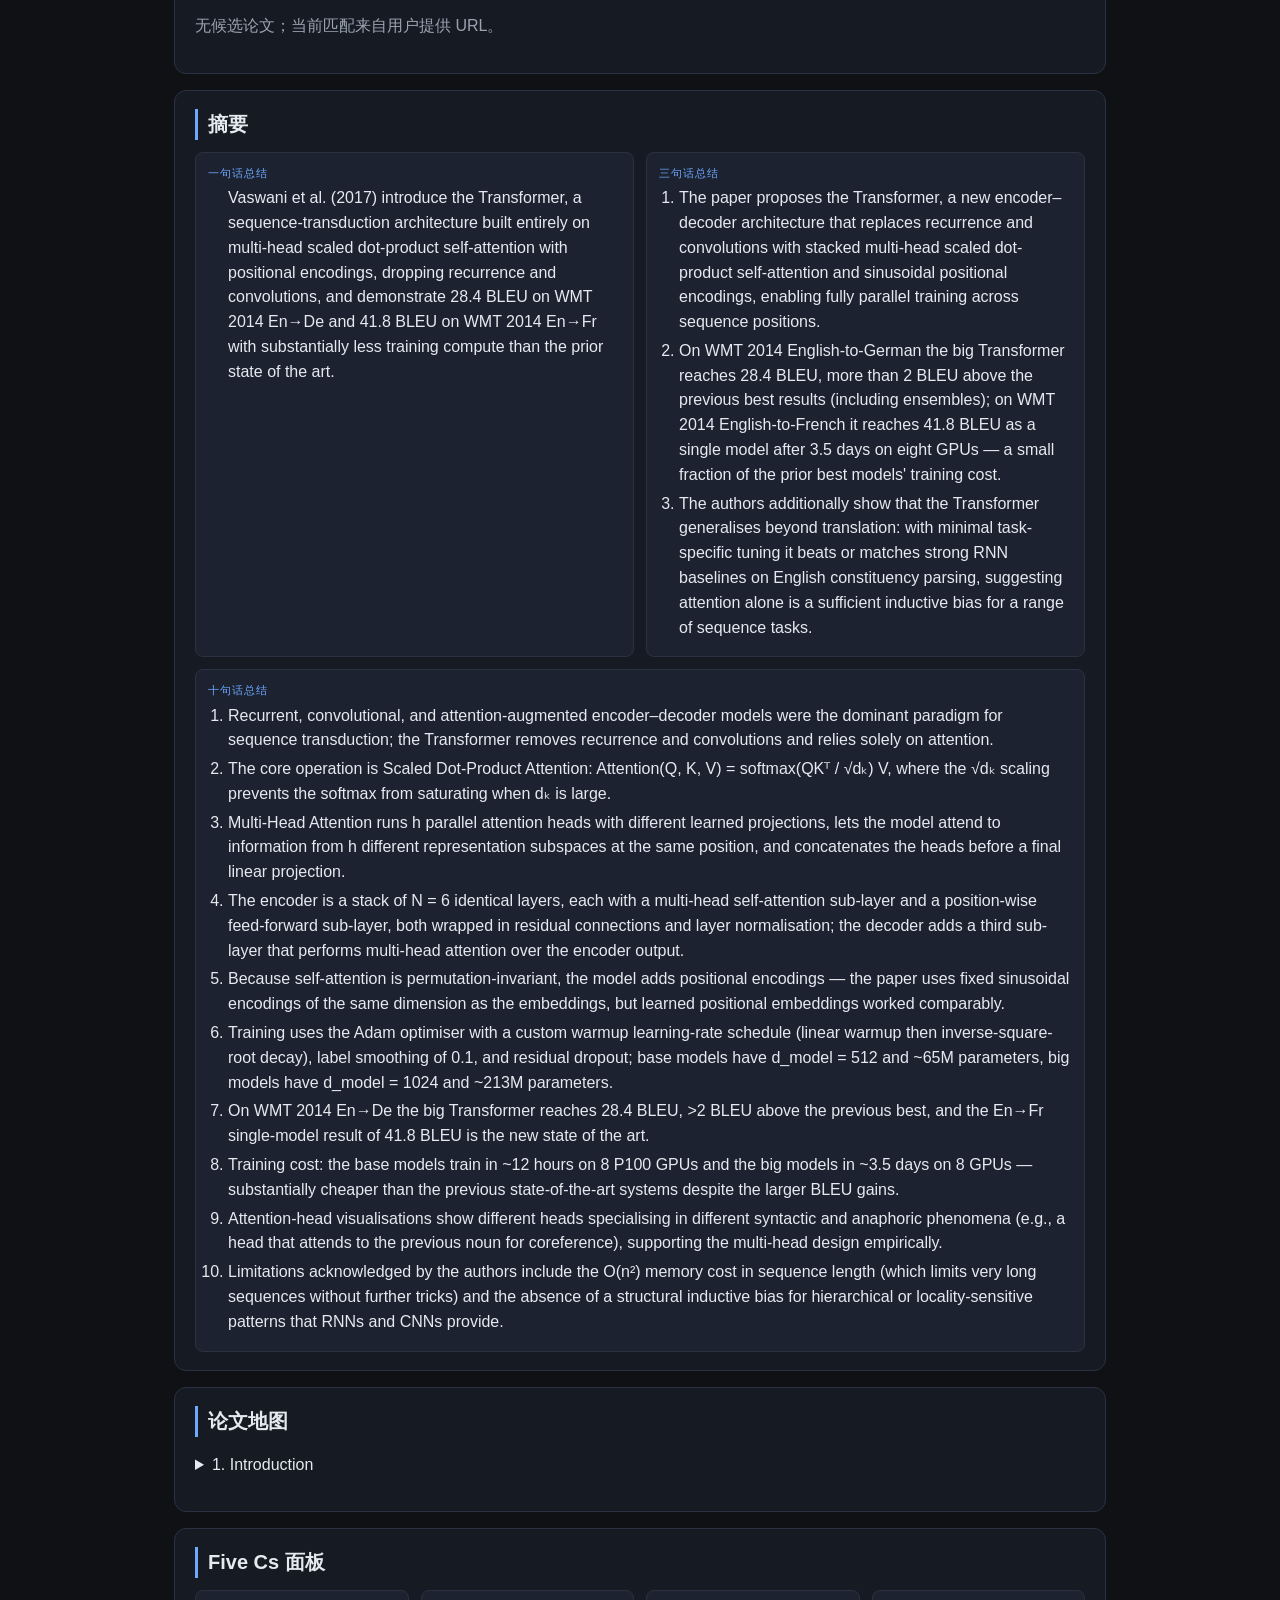
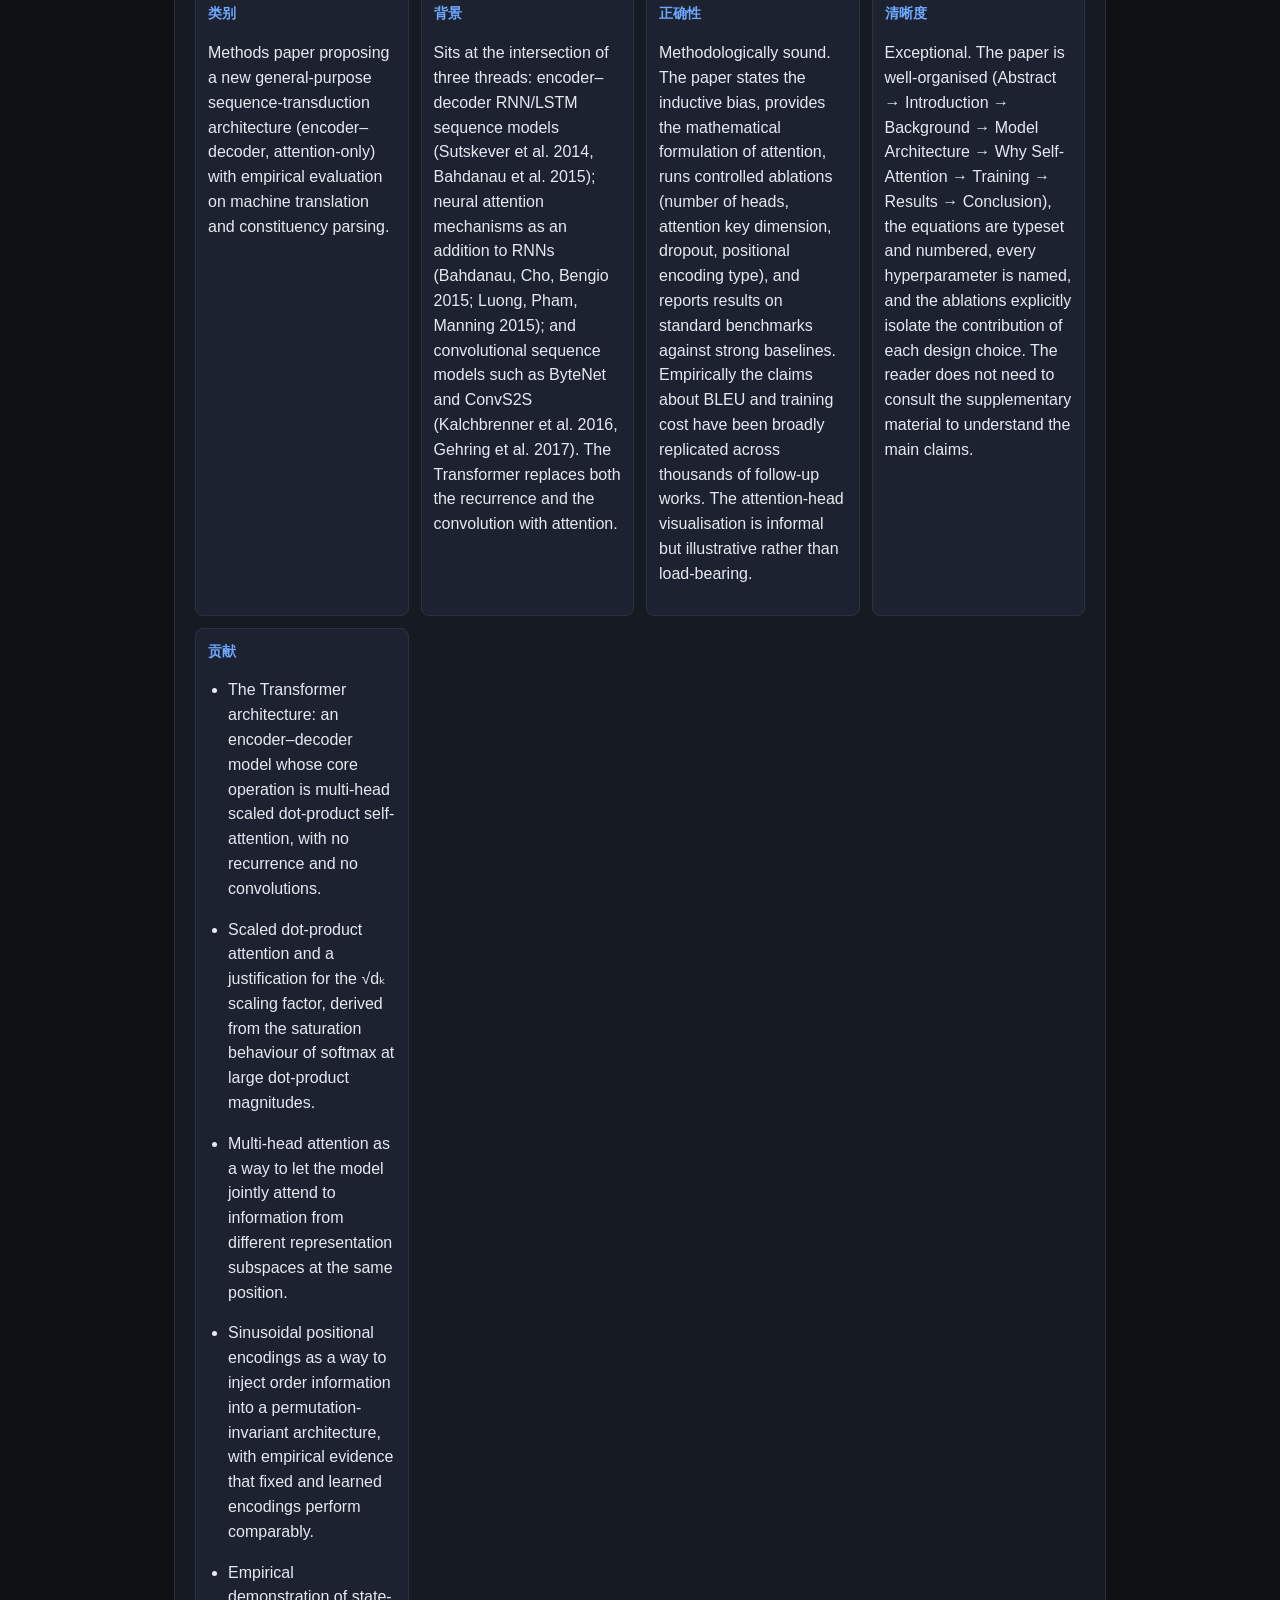
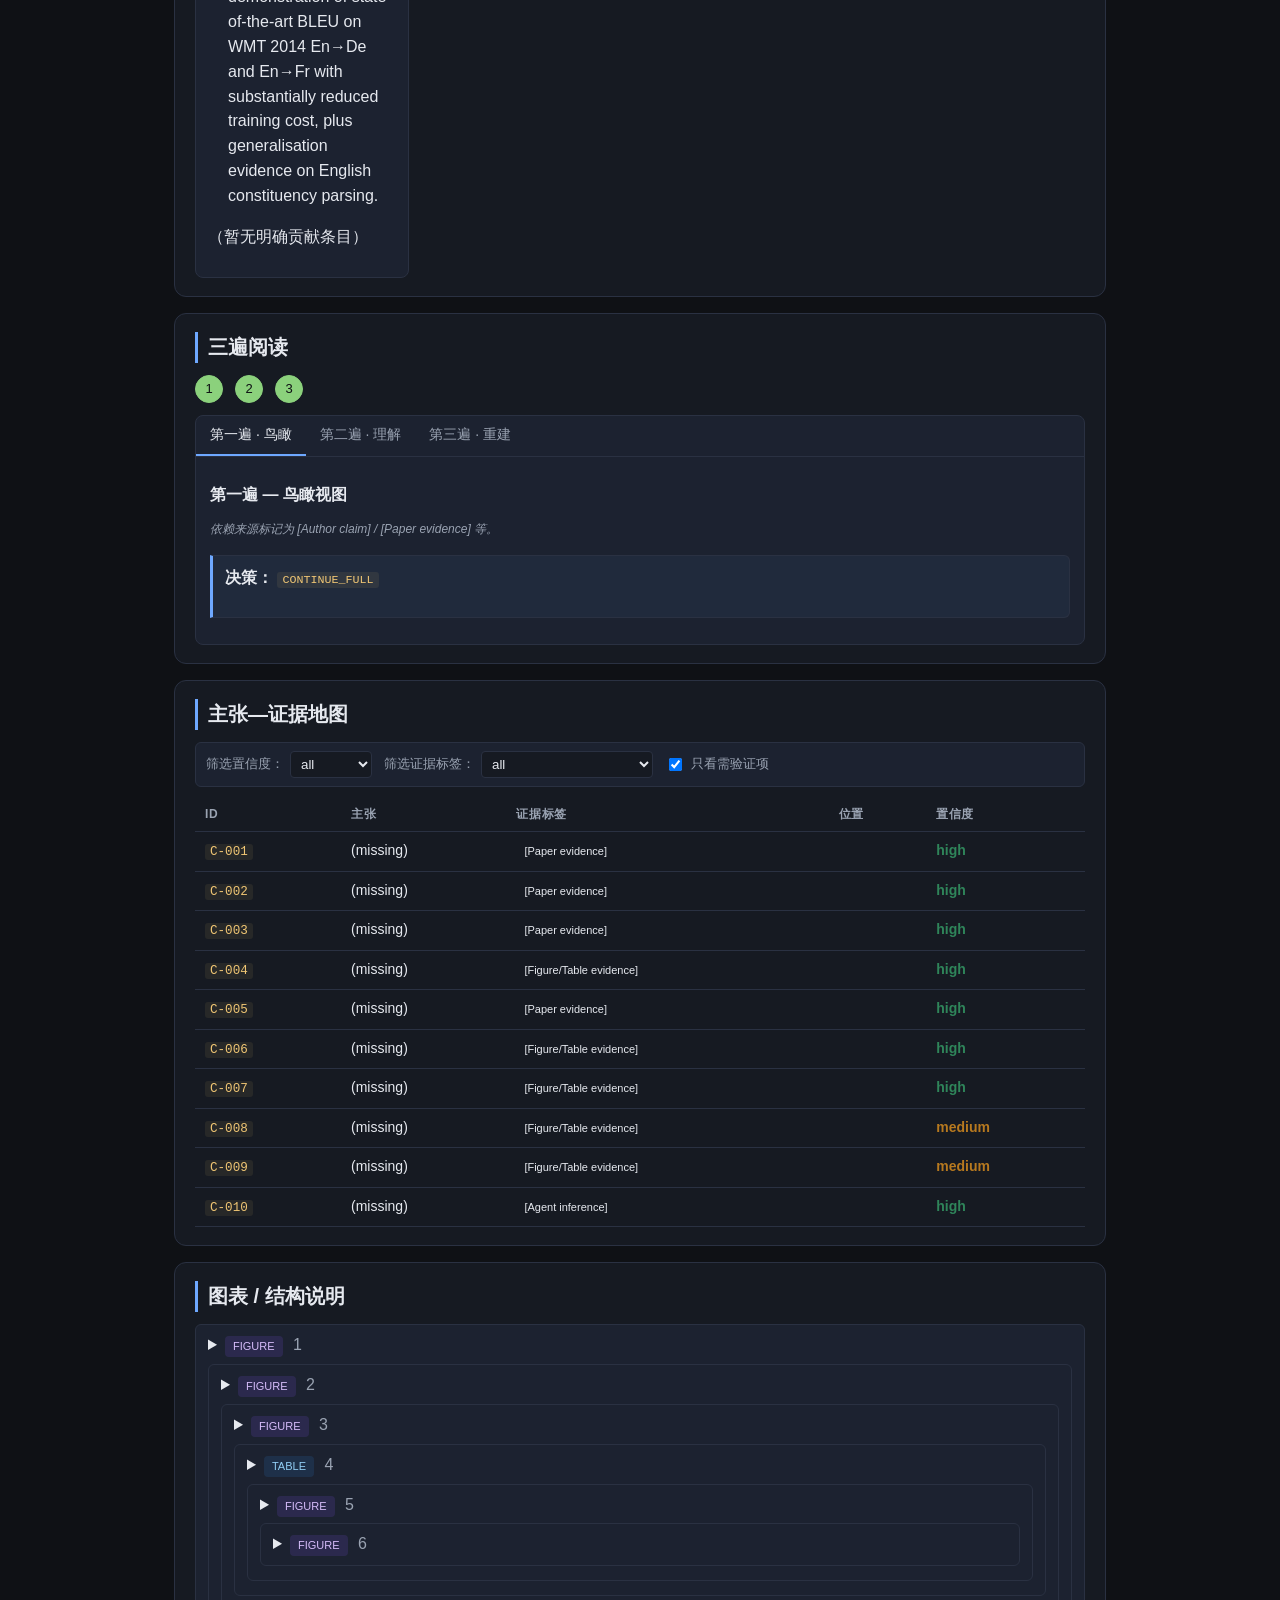
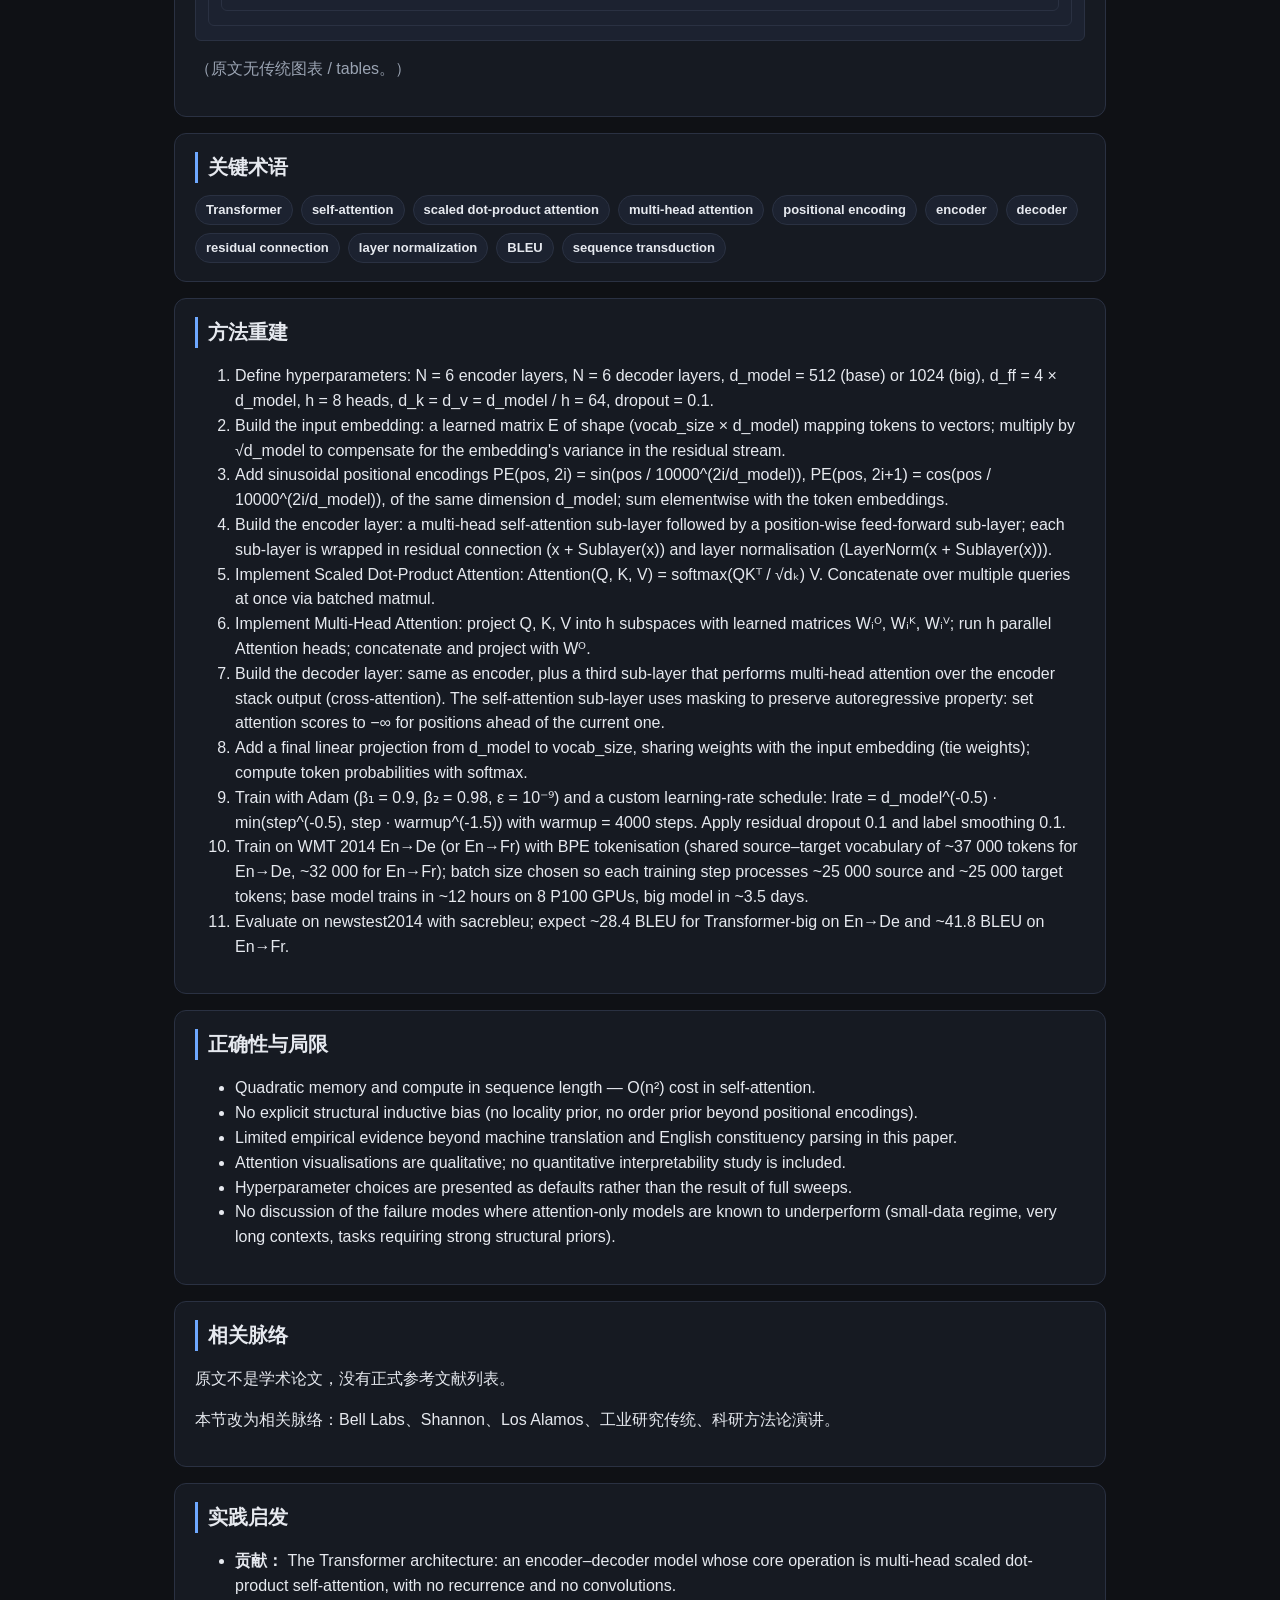
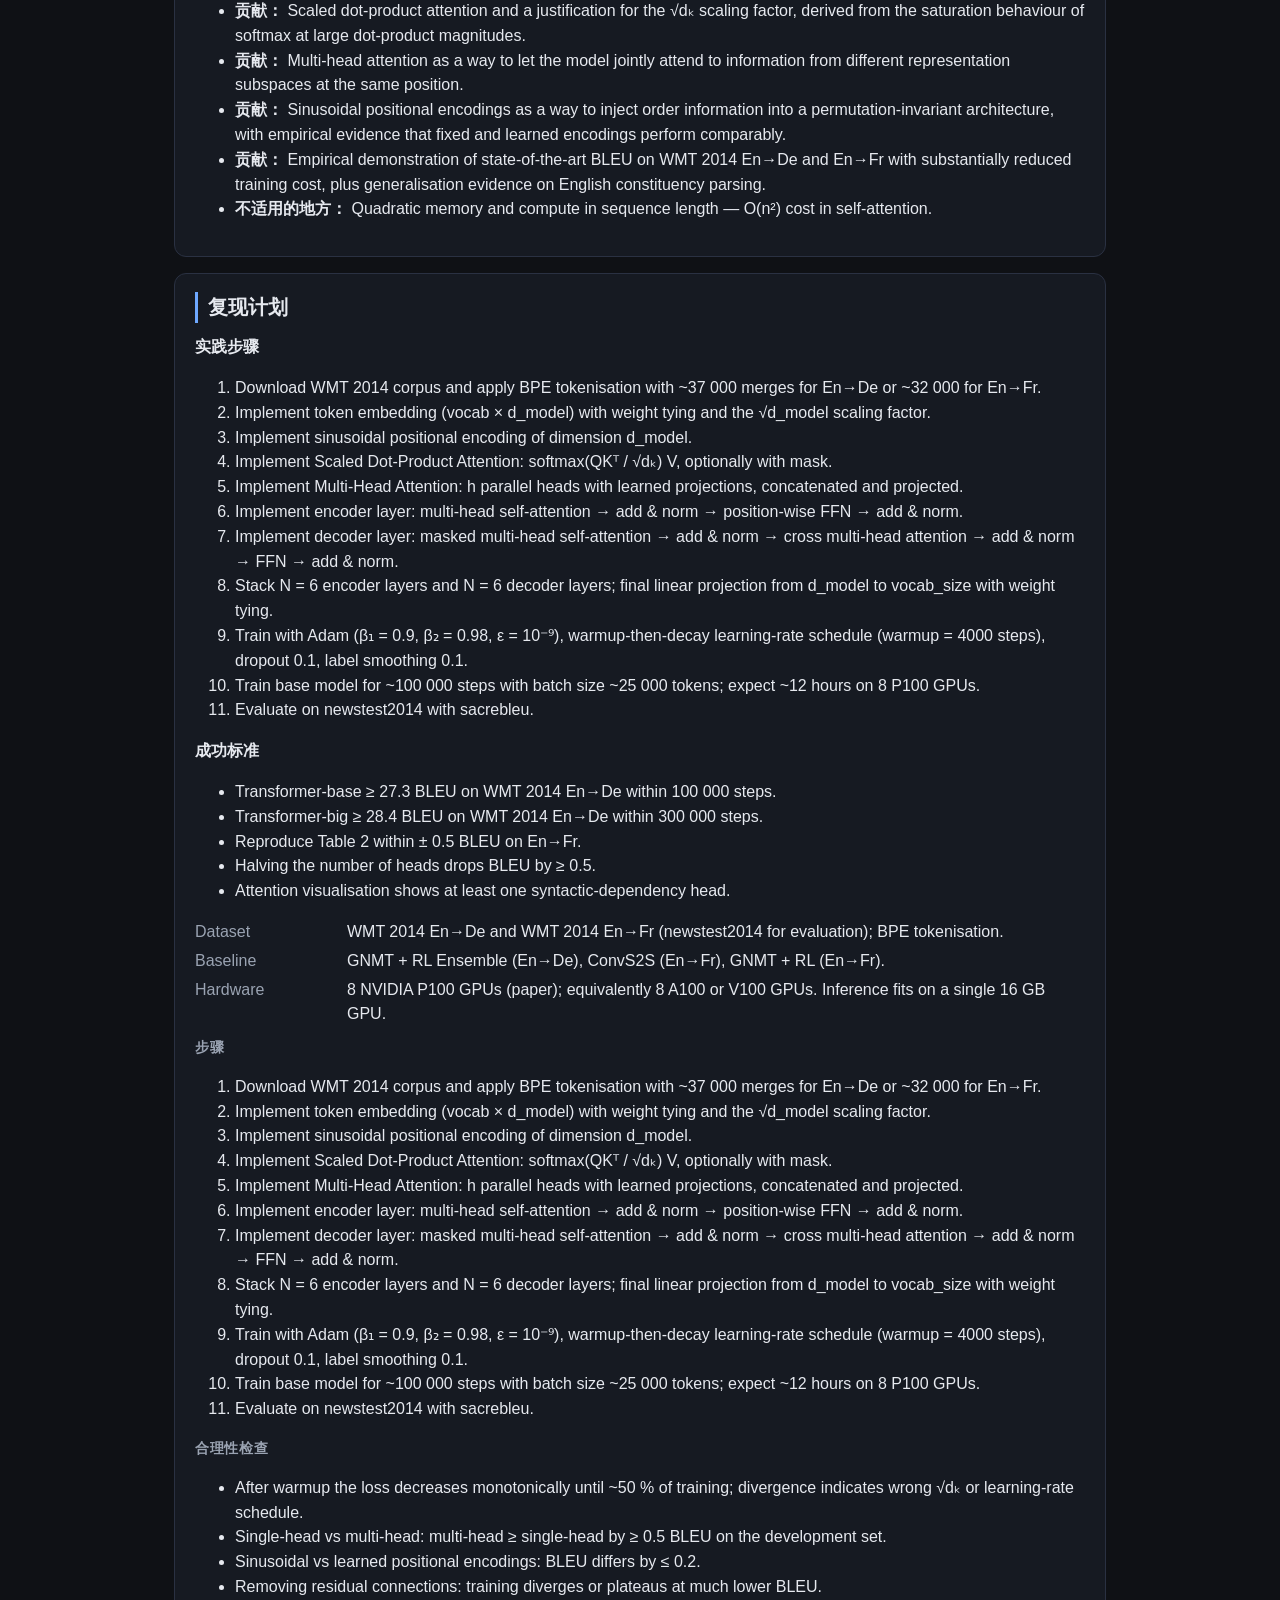
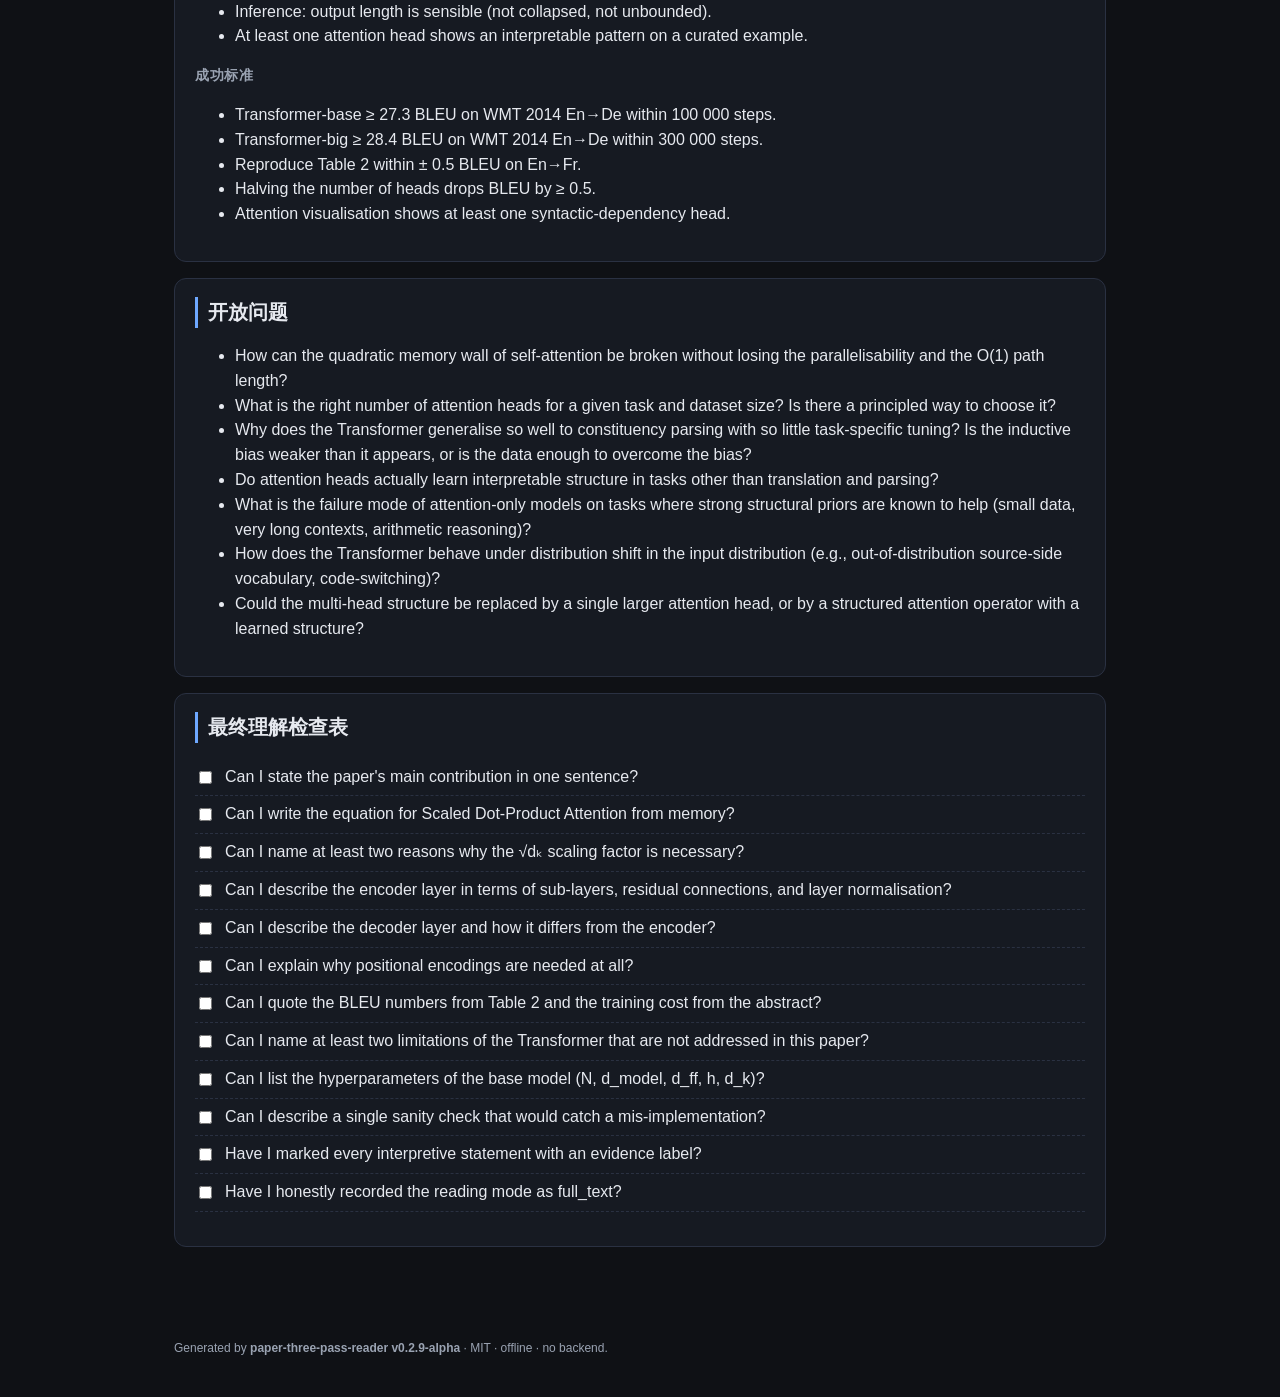
==== commit 4cc119ac: "Remediate published P3PR page: attention-is-all-you-need (re-render v0.2.9)" ====
--- a/attention-is-all-you-need/index.html
+++ b/attention-is-all-you-need/index.html
@@ -1,5 +1,5 @@
 <!doctype html>
-<html lang="en">
+<html lang="">
 <head>
   <meta charset="utf-8" />
   <meta name="viewport" content="width=device-width, initial-scale=1" />
@@ -10,15 +10,15 @@
   <header class="hero">
     <div class="hero-row">
       <div class="hero-text">
-        <div class="kicker">Three-Pass Reading · 2017</div>
+        <div class="kicker">三遍阅读法 · 2017</div>
         <h1>Attention Is All You Need</h1>
         <div class="byline">
           <span>Ashish Vaswani</span>, <span>Noam Shazeer</span>, <span>Niki Parmar</span>, <span>Jakob Uszkoreit</span>, <span>Llion Jones</span>, <span>Aidan N. Gomez</span>, <span>Lukasz Kaiser</span>, <span>Illia Polosukhin</span>
            · <span class="venue">31st Conference on Neural Information Processing Systems (NIPS 2017)</span>
         </div>
         <div class="badges">
-          <span class="badge badge-mode" title="Reading mode">full_text</span>
-          <span class="badge badge-confidence badge-confidence-high">high confidence</span>
+          <span class="badge badge-mode" title="阅读模式">full_text</span>
+          <span class="badge badge-confidence badge-confidence-high">high 置信度</span>
           <span class="badge badge-input">paper_identifier</span>
         </div>
       </div>
@@ -27,24 +27,25 @@
 
   <nav class="toc">
     <details open>
-      <summary>Contents</summary>
+      <summary>目录</summary>
       <ol>
-        <li><a href="#metadata">Paper Metadata</a></li>
-        <li><a href="#intake">Intake Status</a></li>
-        <li><a href="#summary">Summaries (1 / 3 / 10)</a></li>
-        <li><a href="#paper-map">Paper Map</a></li>
-        <li><a href="#five-cs">Five Cs</a></li>
-        <li><a href="#passes">Pass 1 / 2 / 3</a></li>
-        <li><a href="#claims">Claims → Evidence Map</a></li>
-        <li><a href="#figures">Figures &amp; Tables</a></li>
-        <li><a href="#glossary">Glossary</a></li>
-        <li><a href="#reconstruction">Method Reconstruction</a></li>
-        <li><a href="#limitations">Correctness &amp; Limitations</a></li>
-        <li><a href="#related">Related Work</a></li>
-        <li><a href="#implications">Practical Implications</a></li>
-        <li><a href="#reproduction">Reproduction Plan</a></li>
-        <li><a href="#open">Open Questions</a></li>
-        <li><a href="#checklist">Final Checklist</a></li>
+        <li><a href="#metadata">论文信息</a></li>
+        <li><a href="#intake">输入解析状态</a></li>
+        <li><a href="#resolver-trail">解析路径</a></li>
+        <li><a href="#summary">摘要（1 / 3 / 10 句）</a></li>
+        <li><a href="#paper-map">论文地图</a></li>
+        <li><a href="#five-cs">Five Cs 面板</a></li>
+        <li><a href="#passes">三遍阅读</a></li>
+        <li><a href="#claims">主张—证据地图</a></li>
+        <li><a href="#figures">图表 / 结构说明</a></li>
+        <li><a href="#glossary">关键术语</a></li>
+        <li><a href="#reconstruction">方法重建</a></li>
+        <li><a href="#limitations">正确性与局限</a></li>
+        <li><a href="#related">相关脉络</a></li>
+        <li><a href="#implications">实践启发</a></li>
+        <li><a href="#reproduction">实践计划</a></li>
+        <li><a href="#open">开放问题</a></li>
+        <li><a href="#checklist">最终理解检查表</a></li>
       </ol>
     </details>
   </nav>
@@ -52,57 +53,88 @@
   <main>
     <!-- 1. Hero Summary / Paper Metadata -->
     <section id="metadata" class="card">
-      <h2>Paper Metadata</h2>
+      <h2>论文信息</h2>
       <dl class="kv">
-        <dt>Title</dt><dd>Attention Is All You Need</dd>
-        <dt>Authors</dt><dd>Ashish Vaswani, Noam Shazeer, Niki Parmar, Jakob Uszkoreit, Llion Jones, Aidan N. Gomez, Lukasz Kaiser, Illia Polosukhin</dd>
-        <dt>Year</dt><dd>2017</dd>
-        <dt>Venue</dt><dd>31st Conference on Neural Information Processing Systems (NIPS 2017)</dd>
+        <dt>标题</dt><dd>Attention Is All You Need</dd>
+        <dt>作者</dt><dd>Ashish Vaswani, Noam Shazeer, Niki Parmar, Jakob Uszkoreit, Llion Jones, Aidan N. Gomez, Lukasz Kaiser, Illia Polosukhin</dd>
+        <dt>年份</dt><dd>2017</dd>
+        <dt>场合</dt><dd>31st Conference on Neural Information Processing Systems (NIPS 2017)</dd>
         <dt>arXiv</dt><dd>1706.03762</dd>
         
         <dt>URL</dt><dd><a href="https://arxiv.org/abs/1706.03762">https://arxiv.org/abs/1706.03762</a></dd>
-        <dt>Source kind</dt><dd>paper_identifier</dd>
-        <dt>Reading mode</dt><dd>full_text</dd>
+        <dt>来源类型</dt><dd>paper_identifier</dd>
+        <dt>阅读模式</dt><dd>full_text</dd>
       </dl>
     </section>
 
     <!-- 2. Intake Status -->
     <section id="intake" class="card">
-      <h2>Intake Status</h2>
+      <h2>输入解析状态</h2>
       <ul class="kv-list">
-        <li><span class="label">Input kind</span> <span class="value">paper_identifier</span></li>
-        <li><span class="label">Reading mode</span> <span class="value">full_text</span></li>
-        <li><span class="label">Confidence</span> <span class="value badge-confidence badge-confidence-high">high</span></li>
-        <li><span class="label">Needs confirmation</span> <span class="value">false</span></li>
+        <li><span class="label">输入类型</span> <span class="value">paper_identifier</span></li>
+        <li><span class="label">阅读模式</span> <span class="value">full_text</span></li>
+        <li><span class="label">置信度</span> <span class="value badge-confidence badge-confidence-high">high</span></li>
+        <li><span class="label">需要确认</span> <span class="value">false</span></li>
       </ul>
       
       <details class="warnings">
-        <summary>Warnings (2)</summary>
+        <summary>警告（2）</summary>
         <ul><li>DOI not present in arXiv source; arXiv ID 1706.03762v7 used as canonical identifier.</li><li>Equal-contribution author list (Vaswani et al., eight authors).</li></ul>
       </details>
       
       
       <details class="warnings">
-        <summary>Missing fields</summary>
+        <summary>缺失字段</summary>
         <ul><li>doi</li></ul>
       </details>
       
     </section>
 
+    <!-- 2b. Resolver Trail (structured source_resolution, v0.2.8) -->
+    <section id="resolver-trail" class="card">
+      <h2>Resolver Trail</h2>
+      
+      <div class="badges">
+        
+        
+        <span class="badge badge-input">Legacy fallback</span>
+        
+        
+      </div>
+      <ul class="kv-list">
+        <li><span class="label">Resolver status</span> <span class="value">ambiguous_clue</span></li>
+        <li><span class="label">Match type</span> <span class="value"></span></li>
+        <li><span class="label">Confidence</span> <span class="value"></span></li>
+        <li><span class="label">Matched paper</span> <span class="value"></span></li>
+        <li><span class="label">Matched paper id</span> <span class="value"></span></li>
+        <li><span class="label">Matched arXiv ID</span> <span class="value"></span></li>
+        <li><span class="label">Matched repo</span> <span class="value"></span></li>
+        <li><span class="label">Resolver source</span> <span class="value"></span></li>
+        <li><span class="label">Source resolution step</span> <span class="value">no_resolver_run</span></li>
+        <li><span class="label">Candidate count</span> <span class="value">0</span></li>
+      </ul>
+      </li></ul>
+      </details>
+      
+      <p class="muted">无候选论文；当前匹配来自用户提供 URL。</p>
+      
+      
+    </section>
+
     <!-- 3. Summaries -->
     <section id="summary" class="card">
-      <h2>Summaries</h2>
+      <h2>摘要</h2>
       <div class="summary-grid">
         <div class="summary-box">
-          <div class="summary-label">One sentence</div>
+          <div class="summary-label">一句话总结</div>
           <p>Vaswani et al. (2017) introduce the Transformer, a sequence-transduction architecture built entirely on multi-head scaled dot-product self-attention with positional encodings, dropping recurrence and convolutions, and demonstrate 28.4 BLEU on WMT 2014 En→De and 41.8 BLEU on WMT 2014 En→Fr with substantially less training compute than the prior state of the art.</p>
         </div>
         <div class="summary-box">
-          <div class="summary-label">Three sentences</div>
+          <div class="summary-label">三句话总结</div>
           <ol><li>The paper proposes the Transformer, a new encoder–decoder architecture that replaces recurrence and convolutions with stacked multi-head scaled dot-product self-attention and sinusoidal positional encodings, enabling fully parallel training across sequence positions.</li><li>On WMT 2014 English-to-German the big Transformer reaches 28.4 BLEU, more than 2 BLEU above the previous best results (including ensembles); on WMT 2014 English-to-French it reaches 41.8 BLEU as a single model after 3.5 days on eight GPUs — a small fraction of the prior best models' training cost.</li><li>The authors additionally show that the Transformer generalises beyond translation: with minimal task-specific tuning it beats or matches strong RNN baselines on English constituency parsing, suggesting attention alone is a sufficient inductive bias for a range of sequence tasks.</li></ol>
         </div>
         <div class="summary-box summary-wide">
-          <div class="summary-label">Ten sentences</div>
+          <div class="summary-label">十句话总结</div>
           <ol><li>Recurrent, convolutional, and attention-augmented encoder–decoder models were the dominant paradigm for sequence transduction; the Transformer removes recurrence and convolutions and relies solely on attention.</li><li>The core operation is Scaled Dot-Product Attention: Attention(Q, K, V) = softmax(QKᵀ / √dₖ) V, where the √dₖ scaling prevents the softmax from saturating when dₖ is large.</li><li>Multi-Head Attention runs h parallel attention heads with different learned projections, lets the model attend to information from h different representation subspaces at the same position, and concatenates the heads before a final linear projection.</li><li>The encoder is a stack of N = 6 identical layers, each with a multi-head self-attention sub-layer and a position-wise feed-forward sub-layer, both wrapped in residual connections and layer normalisation; the decoder adds a third sub-layer that performs multi-head attention over the encoder output.</li><li>Because self-attention is permutation-invariant, the model adds positional encodings — the paper uses fixed sinusoidal encodings of the same dimension as the embeddings, but learned positional embeddings worked comparably.</li><li>Training uses the Adam optimiser with a custom warmup learning-rate schedule (linear warmup then inverse-square-root decay), label smoothing of 0.1, and residual dropout; base models have d_model = 512 and ~65M parameters, big models have d_model = 1024 and ~213M parameters.</li><li>On WMT 2014 En→De the big Transformer reaches 28.4 BLEU, >2 BLEU above the previous best, and the En→Fr single-model result of 41.8 BLEU is the new state of the art.</li><li>Training cost: the base models train in ~12 hours on 8 P100 GPUs and the big models in ~3.5 days on 8 GPUs — substantially cheaper than the previous state-of-the-art systems despite the larger BLEU gains.</li><li>Attention-head visualisations show different heads specialising in different syntactic and anaphoric phenomena (e.g., a head that attends to the previous noun for coreference), supporting the multi-head design empirically.</li><li>Limitations acknowledged by the authors include the O(n²) memory cost in sequence length (which limits very long sequences without further tricks) and the absence of a structural inductive bias for hierarchical or locality-sensitive patterns that RNNs and CNNs provide.</li></ol>
         </div>
       </div>
@@ -110,7 +142,7 @@
 
     <!-- 4. Paper Map -->
     <section id="paper-map" class="card">
-      <h2>Paper Map</h2>
+      <h2>论文地图</h2>
       <ul class="tree">
         
         <li>
@@ -149,19 +181,46 @@
 
     <!-- 5. Five Cs -->
     <section id="five-cs" class="card">
-      <h2>Five Cs Dashboard</h2>
+      <h2>Five Cs 面板</h2>
       <div class="five-cs-grid">
-        <article class="ccard"><h3>Category</h3><p>Methods paper proposing a new general-purpose sequence-transduction architecture (encoder–decoder, attention-only) with empirical evaluation on machine translation and constituency parsing.</p></article>
-        <article class="ccard"><h3>Context</h3><p>Sits at the intersection of three threads: encoder–decoder RNN/LSTM sequence models (Sutskever et al. 2014, Bahdanau et al. 2015); neural attention mechanisms as an addition to RNNs (Bahdanau, Cho, Bengio 2015; Luong, Pham, Manning 2015); and convolutional sequence models such as ByteNet and ConvS2S (Kalchbrenner et al. 2016, Gehring et al. 2017). The Transformer replaces both the recurrence and the convolution with attention.</p></article>
-        <article class="ccard"><h3>Correctness</h3><p>Methodologically sound. The paper states the inductive bias, provides the mathematical formulation of attention, runs controlled ablations (number of heads, attention key dimension, dropout, positional encoding type), and reports results on standard benchmarks against strong baselines. Empirically the claims about BLEU and training cost have been broadly replicated across thousands of follow-up works. The attention-head visualisation is informal but illustrative rather than load-bearing.</p></article>
-        <article class="ccard"><h3>Contributions</h3><ul><li>The Transformer architecture: an encoder–decoder model whose core operation is multi-head scaled dot-product self-attention, with no recurrence and no convolutions.</li><li>Scaled dot-product attention and a justification for the √dₖ scaling factor, derived from the saturation behaviour of softmax at large dot-product magnitudes.</li><li>Multi-head attention as a way to let the model jointly attend to information from different representation subspaces at the same position.</li><li>Sinusoidal positional encodings as a way to inject order information into a permutation-invariant architecture, with empirical evidence that fixed and learned encodings perform comparably.</li><li>Empirical demonstration of state-of-the-art BLEU on WMT 2014 En→De and En→Fr with substantially reduced training cost, plus generalisation evidence on English constituency parsing.</li></ul></article>
-        <article class="ccard"><h3>Clarity</h3><p>Exceptional. The paper is well-organised (Abstract → Introduction → Background → Model Architecture → Why Self-Attention → Training → Results → Conclusion), the equations are typeset and numbered, every hyperparameter is named, and the ablations explicitly isolate the contribution of each design choice. The reader does not need to consult the supplementary material to understand the main claims.</p></article>
+        <article class="ccard">
+          <h3>类别</h3>
+          <p class="ccard-value">Methods paper proposing a new general-purpose sequence-transduction architecture (encoder–decoder, attention-only) with empirical evaluation on machine translation and constituency parsing.</p>
+          
+          
+        </article>
+        <article class="ccard">
+          <h3>背景</h3>
+          <p class="ccard-value">Sits at the intersection of three threads: encoder–decoder RNN/LSTM sequence models (Sutskever et al. 2014, Bahdanau et al. 2015); neural attention mechanisms as an addition to RNNs (Bahdanau, Cho, Bengio 2015; Luong, Pham, Manning 2015); and convolutional sequence models such as ByteNet and ConvS2S (Kalchbrenner et al. 2016, Gehring et al. 2017). The Transformer replaces both the recurrence and the convolution with attention.</p>
+          
+          
+        </article>
+        <article class="ccard">
+          <h3>正确性</h3>
+          <p class="ccard-value">Methodologically sound. The paper states the inductive bias, provides the mathematical formulation of attention, runs controlled ablations (number of heads, attention key dimension, dropout, positional encoding type), and reports results on standard benchmarks against strong baselines. Empirically the claims about BLEU and training cost have been broadly replicated across thousands of follow-up works. The attention-head visualisation is informal but illustrative rather than load-bearing.</p>
+          
+          
+        </article>
+        <article class="ccard">
+          <h3>清晰度</h3>
+          <p class="ccard-value">Exceptional. The paper is well-organised (Abstract → Introduction → Background → Model Architecture → Why Self-Attention → Training → Results → Conclusion), the equations are typeset and numbered, every hyperparameter is named, and the ablations explicitly isolate the contribution of each design choice. The reader does not need to consult the supplementary material to understand the main claims.</p>
+          
+          
+        </article>
+        <article class="ccard ccard-wide">
+          <h3>贡献</h3>
+          
+          <ul><li><p class="ccard-value">The Transformer architecture: an encoder–decoder model whose core operation is multi-head scaled dot-product self-attention, with no recurrence and no convolutions.</p><li><p class="ccard-value">Scaled dot-product attention and a justification for the √dₖ scaling factor, derived from the saturation behaviour of softmax at large dot-product magnitudes.</p><li><p class="ccard-value">Multi-head attention as a way to let the model jointly attend to information from different representation subspaces at the same position.</p><li><p class="ccard-value">Sinusoidal positional encodings as a way to inject order information into a permutation-invariant architecture, with empirical evidence that fixed and learned encodings perform comparably.</p><li><p class="ccard-value">Empirical demonstration of state-of-the-art BLEU on WMT 2014 En→De and En→Fr with substantially reduced training cost, plus generalisation evidence on English constituency parsing.</p></li></ul>
+          
+          <p class="ccard-empty">（暂无明确贡献条目）</p>
+          
+        </article>
       </div>
     </section>
 
     <!-- 6. Pass 1 / Pass 2 / Pass 3 Tabs -->
     <section id="passes" class="card">
-      <h2>Reading Passes</h2>
+      <h2>三遍阅读</h2>
       <div class="timeline">
         <span class="dot done" title="Pass 1">1</span>
         <span class="dot done" title="Pass 2">2</span>
@@ -169,37 +228,37 @@
       </div>
       <div class="tabs">
         <div class="tab-buttons" role="tablist">
-          <button class="tab-btn active" data-tab="p1" role="tab">Pass 1 · Bird's-eye</button>
-          <button class="tab-btn" data-tab="p2" role="tab">Pass 2 · Understand</button>
-          <button class="tab-btn" data-tab="p3" role="tab">Pass 3 · Reconstruct</button>
+          <button class="tab-btn active" data-tab="p1" role="tab">第一遍 · 鸟瞰</button>
+          <button class="tab-btn" data-tab="p2" role="tab">第二遍 · 理解</button>
+          <button class="tab-btn" data-tab="p3" role="tab">第三遍 · 重建</button>
         </div>
 
         <div class="tab-panel active" data-panel="p1">
-          <h3>Pass 1 — Bird's-eye view</h3>
-          <p class="evidence-line">[Author claim] / [Paper evidence] depending on source.</p>
+          <h3>第一遍 — 鸟瞰视图</h3>
+          <p class="evidence-line">依赖来源标记为 [Author claim] / [Paper evidence] 等。</p>
           <p></p>
           <div class="callout">
-            <strong>Decision:</strong> <code>CONTINUE_FULL</code>
+            <strong>决策：</strong> <code>CONTINUE_FULL</code>
             <p></p>
           </div>
         </div>
 
         <div class="tab-panel" data-panel="p2">
-          <h3>Pass 2 — Understanding</h3>
-          <h4>Main ideas</h4>
+          <h3>第二遍 — 深入理解</h3>
+          <h4>核心观点</h4>
           <ol><li>Attention alone — without recurrence or convolution — is sufficient to build a state-of-the-art sequence-transduction encoder–decoder, provided the attention is multi-head and scaled.</li><li>Self-attention connects all positions in a sequence with O(1) path length, compared with O(n) for recurrent layers, which directly improves both parallelisability (training) and long-range dependency modelling.</li><li>Multi-head attention is more expressive than single-head attention because it lets the model attend to information from different representation subspaces at the same position; ablations show that ablations on head count cost BLEU.</li><li>Scaled dot-product attention (softmax(QKᵀ / √dₖ) V) is necessary: without the √dₖ factor the softmax saturates for large dₖ and training fails. The paper proves this both empirically (a variant without the scaling diverges) and intuitively (dot products grow with √dₖ).</li><li>Positional information is reintroduced via fixed sinusoidal encodings added to the input embeddings; the paper shows that learned positional embeddings perform comparably, suggesting that the exact choice is not critical.</li><li>A two-stage learning-rate schedule (linear warmup then inverse-square-root decay) plus residual dropout and label smoothing gives stable training of the deep stack.</li><li>The architectural inductive bias is weak (no locality prior, no order prior) — this is a deliberate trade-off. The paper argues the trade-off is worth it for sequence length ≤ a few hundred because of the parallelisability and the O(1) path length.</li></ol>
           
-          <h4>Key references</h4>
+          <h4>关键参考文献</h4>
           <ul class="refs"><li><strong>Neural Machine Translation by Jointly Learning to Align and Translate</strong> — ['D. Bahdanau', 'K. Cho', 'Y. Bengio']<li><strong>Sequence to Sequence Learning with Neural Networks</strong> — ['I. Sutskever', 'O. Vinyals', 'Q. V. Le']<li><strong>Convolutional Sequence to Sequence Learning</strong> — ['J. Gehring', 'M. Auli', 'D. Grangier', 'D. Yarats', 'Y. N. Dauphin']<li><strong>Long Short-Term Memory</strong> — ['S. Hochreiter', 'J. Schmidhuber']<li><strong>Outrageously Large Neural Networks: The Sparsely-Gated Mixture-of-Experts Layer</strong> — ['N. Shazeer', 'A. Mirhoseini', 'K. Maziarz', 'A. Davis', 'Q. Le', 'G. Hinton', 'J. Dean']<li><strong>Grammar as a Foreign Language</strong> — ['O. Vinyals', 'L. Kaiser', 'T. Koo', 'S. Petrov', 'I. Sutskever', 'G. Hinton']</li></ul>
           
         </div>
 
         <div class="tab-panel" data-panel="p3">
-          <h3>Pass 3 — Reconstruction</h3>
-          <h4>Method reconstruction</h4>
+          <h3>第三遍 — 重建</h3>
+          <h4>方法重建</h4>
           <ol><li>Define hyperparameters: N = 6 encoder layers, N = 6 decoder layers, d_model = 512 (base) or 1024 (big), d_ff = 4 × d_model, h = 8 heads, d_k = d_v = d_model / h = 64, dropout = 0.1.</li><li>Build the input embedding: a learned matrix E of shape (vocab_size × d_model) mapping tokens to vectors; multiply by √d_model to compensate for the embedding's variance in the residual stream.</li><li>Add sinusoidal positional encodings PE(pos, 2i) = sin(pos / 10000^(2i/d_model)), PE(pos, 2i+1) = cos(pos / 10000^(2i/d_model)), of the same dimension d_model; sum elementwise with the token embeddings.</li><li>Build the encoder layer: a multi-head self-attention sub-layer followed by a position-wise feed-forward sub-layer; each sub-layer is wrapped in residual connection (x + Sublayer(x)) and layer normalisation (LayerNorm(x + Sublayer(x))).</li><li>Implement Scaled Dot-Product Attention: Attention(Q, K, V) = softmax(QKᵀ / √dₖ) V. Concatenate over multiple queries at once via batched matmul.</li><li>Implement Multi-Head Attention: project Q, K, V into h subspaces with learned matrices Wᵢᴼ, Wᵢᴷ, Wᵢⱽ; run h parallel Attention heads; concatenate and project with Wᴼ.</li><li>Build the decoder layer: same as encoder, plus a third sub-layer that performs multi-head attention over the encoder stack output (cross-attention). The self-attention sub-layer uses masking to preserve autoregressive property: set attention scores to −∞ for positions ahead of the current one.</li><li>Add a final linear projection from d_model to vocab_size, sharing weights with the input embedding (tie weights); compute token probabilities with softmax.</li><li>Train with Adam (β₁ = 0.9, β₂ = 0.98, ε = 10⁻⁹) and a custom learning-rate schedule: lrate = d_model^(-0.5) · min(step^(-0.5), step · warmup^(-1.5)) with warmup = 4000 steps. Apply residual dropout 0.1 and label smoothing 0.1.</li><li>Train on WMT 2014 En→De (or En→Fr) with BPE tokenisation (shared source–target vocabulary of ~37 000 tokens for En→De, ~32 000 for En→Fr); batch size chosen so each training step processes ~25 000 source and ~25 000 target tokens; base model trains in ~12 hours on 8 P100 GPUs, big model in ~3.5 days.</li><li>Evaluate on newstest2014 with sacrebleu; expect ~28.4 BLEU for Transformer-big on En→De and ~41.8 BLEU on En→Fr.</li></ol>
           
-          <h4>Critical review highlights</h4>
+          <h4>批判性审视要点</h4>
           <ul><li>The paper presents a single-configuration ablation table on number of heads (Table 4) that uses the base model on a development set; this is informative but not a full hyperparameter sweep, and the optimal number of heads on a different task or scale is not guaranteed to be 8.</li><li>The training-time comparison in Table 2 mixes wall-clock and FLOPs depending on row, and the FLOPs accounting ignores implementation overhead; the comparison is broadly correct but not apples-to-apples.</li><li>The attention-head visualisations (Figure 5) are informal and pick out cherry-picked heads that look interpretable; they are not a quantitative interpretability study.</li><li>The paper does not discuss the O(n²) memory cost of self-attention; this becomes a binding constraint for very long sequences and is the explicit motivation for follow-ups like Longformer, Linformer, and FlashAttention.</li><li>The English constituency parsing result (Table 3) is reported but not analysed in depth; the dataset choice (WSJ, BerkeleyParser) and the role of pre-training are not discussed.</li><li>There is no failure-mode analysis: where does the Transformer actually lose to RNNs or CNNs? The paper frames the comparison as 'Transformer wins everywhere', which is an overstatement.</li><li>Label smoothing of 0.1 is reported to help, but a sweep over the smoothing value is not provided; the choice is presented as a known good default rather than as a deliberate design choice.</li></ul>
           
         </div>
@@ -208,9 +267,9 @@
 
     <!-- 7. Claims-Evidence Map -->
     <section id="claims" class="card">
-      <h2>Claims → Evidence Map</h2>
+      <h2>主张—证据地图</h2>
       <div class="filters">
-        <label>Filter confidence:
+        <label>筛选置信度：
           <select id="filter-confidence">
             <option value="">all</option>
             <option value="high">high</option>
@@ -218,7 +277,7 @@
             <option value="low">low</option>
           </select>
         </label>
-        <label>Filter label:
+        <label>筛选证据标签：
           <select id="filter-label">
             <option value="">all</option>
             <option>[Paper evidence]</option>
@@ -229,11 +288,11 @@
             <option>[Needs verification]</option>
           </select>
         </label>
-        <label><input type="checkbox" id="filter-needs" checked /> only needs-verification</label>
+        <label><input type="checkbox" id="filter-needs" checked /> 只看需验证项</label>
       </div>
       <table class="claims-table">
         <thead>
-          <tr><th>ID</th><th>Claim</th><th>Evidence</th><th>Location</th><th>Conf.</th></tr>
+          <tr><th>ID</th><th>主张</th><th>证据标签</th><th>位置</th><th>置信度</th></tr>
         </thead>
         <tbody>
           
@@ -323,162 +382,208 @@
 
     <!-- 8. Figures and Tables Explanation -->
     <section id="figures" class="card">
-      <h2>Figures &amp; Tables</h2>
+      <h2>图表 / 结构说明</h2>
+      
       <div class="accordion">
         
         <details>
           <summary>
             <span class="fig-kind fig-figure">figure</span>
             <span class="fig-num">1</span>
-            Figure 1 (full architecture): shows the encoder (left half) and decoder (right half) as stacked blocks, with N = 6 ident
-          </summary>
-          <p>Figure 1 (full architecture): shows the encoder (left half) and decoder (right half) as stacked blocks, with N = 6 identical layers, Multi-Head Attention boxes, Feed-Forward boxes, Add & Norm boxes, and the cross-attention arrows from encoder to decoder.</p>
-          <p class="evidence-line">[Figure/Table evidence]</p>
-        </details>
-        
         <details>
           <summary>
             <span class="fig-kind fig-figure">figure</span>
             <span class="fig-num">2</span>
-            Figure 2 (left): Scaled Dot-Product Attention diagram showing the Q, K, V matrices, the MatMul(Q, Kᵀ), the Scale by 1/√d
-          </summary>
-          <p>Figure 2 (left): Scaled Dot-Product Attention diagram showing the Q, K, V matrices, the MatMul(Q, Kᵀ), the Scale by 1/√dₖ, the Mask (opt.), the SoftMax, and the MatMul with V.</p>
-          <p class="evidence-line">[Figure/Table evidence]</p>
-        </details>
-        
         <details>
           <summary>
             <span class="fig-kind fig-figure">figure</span>
             <span class="fig-num">3</span>
-            Figure 2 (right): Multi-Head Attention diagram showing h parallel attention heads with separate linear projections, conc
-          </summary>
-          <p>Figure 2 (right): Multi-Head Attention diagram showing h parallel attention heads with separate linear projections, concatenated and projected.</p>
-          <p class="evidence-line">[Figure/Table evidence]</p>
-        </details>
-        
         <details>
           <summary>
             <span class="fig-kind fig-table">table</span>
             <span class="fig-num">4</span>
-            Table 1 (encoder/decoder architectural hyperparameters): lists N=6, d_model=512, d_ff=2048, h=8, d_k=d_v=64, P_drop=0.1,
-          </summary>
-          <p>Table 1 (encoder/decoder architectural hyperparameters): lists N=6, d_model=512, d_ff=2048, h=8, d_k=d_v=64, P_drop=0.1, base vs big models side by side.</p>
-          <p class="evidence-line">[Figure/Table evidence]</p>
-        </details>
-        
         <details>
           <summary>
             <span class="fig-kind fig-figure">figure</span>
             <span class="fig-num">5</span>
-            Table 2 (machine translation BLEU and training cost): reports training time in FLOPs, and BLEU on WMT 2014 En→De and En→
-          </summary>
-          <p>Table 2 (machine translation BLEU and training cost): reports training time in FLOPs, and BLEU on WMT 2014 En→De and En→Fr for Transformer-base, Transformer-big, and a long list of baselines (ByteNet, Deep-Att + PosUnk, GNMT + RL, ConvS2S, MoE, GNMT+RL Ensemble). The Transformer-big beats or matches every baseline on En→Fr and beats the best ensemble on En→De by >2 BLEU at a fraction of the training cost.</p>
-          <p class="evidence-line">[Figure/Table evidence]</p>
-        </details>
-        
         <details>
           <summary>
             <span class="fig-kind fig-figure">figure</span>
             <span class="fig-num">6</span>
-            Table 3 (English constituency parsing F1): shows the Transformer beats or matches strong LSTM and CNN baselines on WSJ a
+            
           </summary>
-          <p>Table 3 (English constituency parsing F1): shows the Transformer beats or matches strong LSTM and CNN baselines on WSJ and is competitive on extra training data (BerkeleyParser).</p>
-          <p class="evidence-line">[Figure/Table evidence]</p>
-        </details>
-        
-      </div>
+          <p></p>
+          
+        </details>
+        
+      </div>
+      
+      
+      <p class="muted">（原文无传统图表 / tables。）</p>
+      
+      
     </section>
 
     <!-- 9. Key Terms Glossary -->
     <section id="glossary" class="card">
-      <h2>Key Terms Glossary</h2>
+      <h2>关键术语</h2>
       <div class="chips">
         
-        <details class="chip"><summary>Transformer</summary>The encoder–decoder architecture proposed in this paper, whose core operation is multi-head scaled dot-product self-attention. No recurrence, no convolutions.</details>
-        
-        <details class="chip"><summary>self-attention</summary>An attention mechanism in which queries, keys and values all come from the same sequence, allowing each position to attend to every other position in the same sequence.</details>
-        
-        <details class="chip"><summary>scaled dot-product attention</summary>Attention(Q, K, V) = softmax(QKᵀ / √dₖ) V. The √dₖ factor prevents the softmax from saturating when dₖ is large.</details>
-        
-        <details class="chip"><summary>multi-head attention</summary>Running h parallel attention heads with different learned projections of Q, K, V, then concatenating the outputs and projecting. Allows the model to attend to information from h different representation subspaces at the same position.</details>
-        
-        <details class="chip"><summary>positional encoding</summary>A vector added to each token embedding to inject order information into the otherwise permutation-invariant self-attention. The paper uses fixed sinusoidal encodings of dimension d_model.</details>
-        
-        <details class="chip"><summary>encoder</summary>A stack of N = 6 identical layers, each with a multi-head self-attention sub-layer and a position-wise feed-forward sub-layer, both with residual connection and layer normalisation. Maps the input sequence to a continuous representation.</details>
-        
-        <details class="chip"><summary>decoder</summary>A stack of N = 6 identical layers. Like the encoder but with a third sub-layer that performs multi-head attention over the encoder output, and with masking in the self-attention sub-layer to preserve the autoregressive property.</details>
-        
-        <details class="chip"><summary>residual connection</summary>x + Sublayer(x), a skip connection that lets gradients flow through a deep stack. Combined with layer normalisation: LayerNorm(x + Sublayer(x)).</details>
-        
-        <details class="chip"><summary>layer normalization</summary>Per-position, per-feature normalisation that subtracts the mean and divides by the standard deviation across the feature dimension, then applies a learned affine transformation. Used in every sub-layer of the Transformer.</details>
-        
-        <details class="chip"><summary>BLEU</summary>Bilingual Evaluation Understudy, a standard machine-translation metric that measures n-gram overlap between the model output and one or more reference translations, with a brevity penalty. Higher is better; the paper reports BLEU on newstest2014.</details>
-        
-        <details class="chip"><summary>sequence transduction</summary>The general task of mapping an input sequence to an output sequence, of variable length and potentially different modality. Machine translation, summarisation, and parsing are all sequence-transduction tasks.</details>
+        <details class="chip">
+          <summary><strong>Transformer</strong></summary>
+          <div class="chip-body">
+            <p>The encoder–decoder architecture proposed in this paper, whose core operation is multi-head scaled dot-product self-attention. No recurrence, no convolutions.</p>
+          </div>
+        </details>
+        
+        <details class="chip">
+          <summary><strong>self-attention</strong></summary>
+          <div class="chip-body">
+            <p>An attention mechanism in which queries, keys and values all come from the same sequence, allowing each position to attend to every other position in the same sequence.</p>
+          </div>
+        </details>
+        
+        <details class="chip">
+          <summary><strong>scaled dot-product attention</strong></summary>
+          <div class="chip-body">
+            <p>Attention(Q, K, V) = softmax(QKᵀ / √dₖ) V. The √dₖ factor prevents the softmax from saturating when dₖ is large.</p>
+          </div>
+        </details>
+        
+        <details class="chip">
+          <summary><strong>multi-head attention</strong></summary>
+          <div class="chip-body">
+            <p>Running h parallel attention heads with different learned projections of Q, K, V, then concatenating the outputs and projecting. Allows the model to attend to information from h different representation subspaces at the same position.</p>
+          </div>
+        </details>
+        
+        <details class="chip">
+          <summary><strong>positional encoding</strong></summary>
+          <div class="chip-body">
+            <p>A vector added to each token embedding to inject order information into the otherwise permutation-invariant self-attention. The paper uses fixed sinusoidal encodings of dimension d_model.</p>
+          </div>
+        </details>
+        
+        <details class="chip">
+          <summary><strong>encoder</strong></summary>
+          <div class="chip-body">
+            <p>A stack of N = 6 identical layers, each with a multi-head self-attention sub-layer and a position-wise feed-forward sub-layer, both with residual connection and layer normalisation. Maps the input sequence to a continuous representation.</p>
+          </div>
+        </details>
+        
+        <details class="chip">
+          <summary><strong>decoder</strong></summary>
+          <div class="chip-body">
+            <p>A stack of N = 6 identical layers. Like the encoder but with a third sub-layer that performs multi-head attention over the encoder output, and with masking in the self-attention sub-layer to preserve the autoregressive property.</p>
+          </div>
+        </details>
+        
+        <details class="chip">
+          <summary><strong>residual connection</strong></summary>
+          <div class="chip-body">
+            <p>x + Sublayer(x), a skip connection that lets gradients flow through a deep stack. Combined with layer normalisation: LayerNorm(x + Sublayer(x)).</p>
+          </div>
+        </details>
+        
+        <details class="chip">
+          <summary><strong>layer normalization</strong></summary>
+          <div class="chip-body">
+            <p>Per-position, per-feature normalisation that subtracts the mean and divides by the standard deviation across the feature dimension, then applies a learned affine transformation. Used in every sub-layer of the Transformer.</p>
+          </div>
+        </details>
+        
+        <details class="chip">
+          <summary><strong>BLEU</strong></summary>
+          <div class="chip-body">
+            <p>Bilingual Evaluation Understudy, a standard machine-translation metric that measures n-gram overlap between the model output and one or more reference translations, with a brevity penalty. Higher is better; the paper reports BLEU on newstest2014.</p>
+          </div>
+        </details>
+        
+        <details class="chip">
+          <summary><strong>sequence transduction</strong></summary>
+          <div class="chip-body">
+            <p>The general task of mapping an input sequence to an output sequence, of variable length and potentially different modality. Machine translation, summarisation, and parsing are all sequence-transduction tasks.</p>
+          </div>
+        </details>
         
       </div>
     </section>
 
     <!-- 10. Method Reconstruction -->
     <section id="reconstruction" class="card">
-      <h2>Method Reconstruction (deep)</h2>
+      <h2>方法重建</h2>
       <ol><li>Define hyperparameters: N = 6 encoder layers, N = 6 decoder layers, d_model = 512 (base) or 1024 (big), d_ff = 4 × d_model, h = 8 heads, d_k = d_v = d_model / h = 64, dropout = 0.1.</li><li>Build the input embedding: a learned matrix E of shape (vocab_size × d_model) mapping tokens to vectors; multiply by √d_model to compensate for the embedding's variance in the residual stream.</li><li>Add sinusoidal positional encodings PE(pos, 2i) = sin(pos / 10000^(2i/d_model)), PE(pos, 2i+1) = cos(pos / 10000^(2i/d_model)), of the same dimension d_model; sum elementwise with the token embeddings.</li><li>Build the encoder layer: a multi-head self-attention sub-layer followed by a position-wise feed-forward sub-layer; each sub-layer is wrapped in residual connection (x + Sublayer(x)) and layer normalisation (LayerNorm(x + Sublayer(x))).</li><li>Implement Scaled Dot-Product Attention: Attention(Q, K, V) = softmax(QKᵀ / √dₖ) V. Concatenate over multiple queries at once via batched matmul.</li><li>Implement Multi-Head Attention: project Q, K, V into h subspaces with learned matrices Wᵢᴼ, Wᵢᴷ, Wᵢⱽ; run h parallel Attention heads; concatenate and project with Wᴼ.</li><li>Build the decoder layer: same as encoder, plus a third sub-layer that performs multi-head attention over the encoder stack output (cross-attention). The self-attention sub-layer uses masking to preserve autoregressive property: set attention scores to −∞ for positions ahead of the current one.</li><li>Add a final linear projection from d_model to vocab_size, sharing weights with the input embedding (tie weights); compute token probabilities with softmax.</li><li>Train with Adam (β₁ = 0.9, β₂ = 0.98, ε = 10⁻⁹) and a custom learning-rate schedule: lrate = d_model^(-0.5) · min(step^(-0.5), step · warmup^(-1.5)) with warmup = 4000 steps. Apply residual dropout 0.1 and label smoothing 0.1.</li><li>Train on WMT 2014 En→De (or En→Fr) with BPE tokenisation (shared source–target vocabulary of ~37 000 tokens for En→De, ~32 000 for En→Fr); batch size chosen so each training step processes ~25 000 source and ~25 000 target tokens; base model trains in ~12 hours on 8 P100 GPUs, big model in ~3.5 days.</li><li>Evaluate on newstest2014 with sacrebleu; expect ~28.4 BLEU for Transformer-big on En→De and ~41.8 BLEU on En→Fr.</li></ol>
     </section>
 
     <!-- 11. Correctness and Limitations -->
     <section id="limitations" class="card">
-      <h2>Correctness &amp; Limitations</h2>
+      <h2>正确性与局限</h2>
       <ul><li>Quadratic memory and compute in sequence length — O(n²) cost in self-attention.</li><li>No explicit structural inductive bias (no locality prior, no order prior beyond positional encodings).</li><li>Limited empirical evidence beyond machine translation and English constituency parsing in this paper.</li><li>Attention visualisations are qualitative; no quantitative interpretability study is included.</li><li>Hyperparameter choices are presented as defaults rather than the result of full sweeps.</li><li>No discussion of the failure modes where attention-only models are known to underperform (small-data regime, very long contexts, tasks requiring strong structural priors).</li></ul>
     </section>
 
     <!-- 12. Related Work Map -->
     <section id="related" class="card">
-      <h2>Related Work</h2>
-      
-      <ul class="refs"><li><strong>Neural Machine Translation by Jointly Learning to Align and Translate</strong> — ['D. Bahdanau', 'K. Cho', 'Y. Bengio']<li><strong>Sequence to Sequence Learning with Neural Networks</strong> — ['I. Sutskever', 'O. Vinyals', 'Q. V. Le']<li><strong>Convolutional Sequence to Sequence Learning</strong> — ['J. Gehring', 'M. Auli', 'D. Grangier', 'D. Yarats', 'Y. N. Dauphin']<li><strong>Long Short-Term Memory</strong> — ['S. Hochreiter', 'J. Schmidhuber']<li><strong>Outrageously Large Neural Networks: The Sparsely-Gated Mixture-of-Experts Layer</strong> — ['N. Shazeer', 'A. Mirhoseini', 'K. Maziarz', 'A. Davis', 'Q. Le', 'G. Hinton', 'J. Dean']<li><strong>Grammar as a Foreign Language</strong> — ['O. Vinyals', 'L. Kaiser', 'T. Koo', 'S. Petrov', 'I. Sutskever', 'G. Hinton']</li></ul>
-      {% else %}
-      <p><em>No key references recorded.</em></p>
+      <h2>相关脉络</h2>
+      </li></ul>
+      
+      <p>原文不是学术论文，没有正式参考文献列表。</p>
+      <p>本节改为相关脉络：Bell Labs、Shannon、Los Alamos、工业研究传统、科研方法论演讲。</p>
       
     </section>
 
     <!-- 13. Practical Implications -->
     <section id="implications" class="card">
-      <h2>Practical Implications</h2>
+      <h2>实践启发</h2>
       <ul>
-        <li><strong>Contribution:</strong> The Transformer architecture: an encoder–decoder model whose core operation is multi-head scaled dot-product self-attention, with no recurrence and no convolutions.</li><li><strong>Contribution:</strong> Scaled dot-product attention and a justification for the √dₖ scaling factor, derived from the saturation behaviour of softmax at large dot-product magnitudes.</li><li><strong>Contribution:</strong> Multi-head attention as a way to let the model jointly attend to information from different representation subspaces at the same position.</li><li><strong>Contribution:</strong> Sinusoidal positional encodings as a way to inject order information into a permutation-invariant architecture, with empirical evidence that fixed and learned encodings perform comparably.</li><li><strong>Contribution:</strong> Empirical demonstration of state-of-the-art BLEU on WMT 2014 En→De and En→Fr with substantially reduced training cost, plus generalisation evidence on English constituency parsing.</li>
-        <li><strong>Where it does <em>not</em> apply:</strong> Quadratic memory and compute in sequence length — O(n²) cost in self-attention.</li>
+        <li><strong>贡献：</strong> The Transformer architecture: an encoder–decoder model whose core operation is multi-head scaled dot-product self-attention, with no recurrence and no convolutions.</li><li><strong>贡献：</strong> Scaled dot-product attention and a justification for the √dₖ scaling factor, derived from the saturation behaviour of softmax at large dot-product magnitudes.</li><li><strong>贡献：</strong> Multi-head attention as a way to let the model jointly attend to information from different representation subspaces at the same position.</li><li><strong>贡献：</strong> Sinusoidal positional encodings as a way to inject order information into a permutation-invariant architecture, with empirical evidence that fixed and learned encodings perform comparably.</li><li><strong>贡献：</strong> Empirical demonstration of state-of-the-art BLEU on WMT 2014 En→De and En→Fr with substantially reduced training cost, plus generalisation evidence on English constituency parsing.</li>
+        <li><strong>不适用的地方：</strong> Quadratic memory and compute in sequence length — O(n²) cost in self-attention.</li>
       </ul>
     </section>
 
-    <!-- 14. Reproduction Plan -->
+    <!-- 14. Reproduction Plan / 实践计划 -->
     <section id="reproduction" class="card">
-      <h2>Reproduction Plan</h2>
-      <dl class="kv">
-        <dt>Dataset</dt><dd>WMT 2014 En→De and WMT 2014 En→Fr (newstest2014 for evaluation); BPE tokenisation.</dd>
-        <dt>Baseline</dt><dd>GNMT + RL Ensemble (En→De), ConvS2S (En→Fr), GNMT + RL (En→Fr).</dd>
-        <dt>Hardware</dt><dd>8 NVIDIA P100 GPUs (paper); equivalently 8 A100 or V100 GPUs. Inference fits on a single 16 GB GPU.</dd>
-      </dl>
-      <h4>Steps</h4>
-      <ol><li>Download WMT 2014 corpus and apply BPE tokenisation with ~37 000 merges for En→De or ~32 000 for En→Fr.</li><li>Implement token embedding (vocab × d_model) with weight tying and the √d_model scaling factor.</li><li>Implement sinusoidal positional encoding of dimension d_model.</li><li>Implement Scaled Dot-Product Attention: softmax(QKᵀ / √dₖ) V, optionally with mask.</li><li>Implement Multi-Head Attention: h parallel heads with learned projections, concatenated and projected.</li><li>Implement encoder layer: multi-head self-attention → add & norm → position-wise FFN → add & norm.</li><li>Implement decoder layer: masked multi-head self-attention → add & norm → cross multi-head attention → add & norm → FFN → add & norm.</li><li>Stack N = 6 encoder layers and N = 6 decoder layers; final linear projection from d_model to vocab_size with weight tying.</li><li>Train with Adam (β₁ = 0.9, β₂ = 0.98, ε = 10⁻⁹), warmup-then-decay learning-rate schedule (warmup = 4000 steps), dropout 0.1, label smoothing 0.1.</li><li>Train base model for ~100 000 steps with batch size ~25 000 tokens; expect ~12 hours on 8 P100 GPUs.</li><li>Evaluate on newstest2014 with sacrebleu.</li></ol>
-      
-      <h4>Sanity checks</h4>
-      <ul><li>After warmup the loss decreases monotonically until ~50 % of training; divergence indicates wrong √dₖ or learning-rate schedule.</li><li>Single-head vs multi-head: multi-head ≥ single-head by ≥ 0.5 BLEU on the development set.</li><li>Sinusoidal vs learned positional encodings: BLEU differs by ≤ 0.2.</li><li>Removing residual connections: training diverges or plateaus at much lower BLEU.</li><li>Inference: output length is sensible (not collapsed, not unbounded).</li><li>At least one attention head shows an interpretable pattern on a curated example.</li></ul>
-      
-      
-      <h4>Success criteria</h4>
-      <ul><li>Transformer-base ≥ 27.3 BLEU on WMT 2014 En→De within 100 000 steps.</li><li>Transformer-big ≥ 28.4 BLEU on WMT 2014 En→De within 300 000 steps.</li><li>Reproduce Table 2 within ± 0.5 BLEU on En→Fr.</li><li>Halving the number of heads drops BLEU by ≥ 0.5.</li><li>Attention visualisation shows at least one syntactic-dependency head.</li></ul>
+      <h2>复现计划</h2>
+      
+        
+        
+        
+        <h3>实践步骤</h3>
+        <ol><li>Download WMT 2014 corpus and apply BPE tokenisation with ~37 000 merges for En→De or ~32 000 for En→Fr.</li><li>Implement token embedding (vocab × d_model) with weight tying and the √d_model scaling factor.</li><li>Implement sinusoidal positional encoding of dimension d_model.</li><li>Implement Scaled Dot-Product Attention: softmax(QKᵀ / √dₖ) V, optionally with mask.</li><li>Implement Multi-Head Attention: h parallel heads with learned projections, concatenated and projected.</li><li>Implement encoder layer: multi-head self-attention → add & norm → position-wise FFN → add & norm.</li><li>Implement decoder layer: masked multi-head self-attention → add & norm → cross multi-head attention → add & norm → FFN → add & norm.</li><li>Stack N = 6 encoder layers and N = 6 decoder layers; final linear projection from d_model to vocab_size with weight tying.</li><li>Train with Adam (β₁ = 0.9, β₂ = 0.98, ε = 10⁻⁹), warmup-then-decay learning-rate schedule (warmup = 4000 steps), dropout 0.1, label smoothing 0.1.</li><li>Train base model for ~100 000 steps with batch size ~25 000 tokens; expect ~12 hours on 8 P100 GPUs.</li><li>Evaluate on newstest2014 with sacrebleu.</li></ol>
+        
+        
+        <h3>成功标准</h3>
+        <ul><li>Transformer-base ≥ 27.3 BLEU on WMT 2014 En→De within 100 000 steps.</li><li>Transformer-big ≥ 28.4 BLEU on WMT 2014 En→De within 300 000 steps.</li><li>Reproduce Table 2 within ± 0.5 BLEU on En→Fr.</li><li>Halving the number of heads drops BLEU by ≥ 0.5.</li><li>Attention visualisation shows at least one syntactic-dependency head.</li></ul>
+        
+        
+        
+      
+        <dl class="kv">
+          <dt>Dataset</dt><dd>WMT 2014 En→De and WMT 2014 En→Fr (newstest2014 for evaluation); BPE tokenisation.</dd>
+          <dt>Baseline</dt><dd>GNMT + RL Ensemble (En→De), ConvS2S (En→Fr), GNMT + RL (En→Fr).</dd>
+          <dt>Hardware</dt><dd>8 NVIDIA P100 GPUs (paper); equivalently 8 A100 or V100 GPUs. Inference fits on a single 16 GB GPU.</dd>
+        </dl>
+        <h4>步骤</h4>
+        <ol><li>Download WMT 2014 corpus and apply BPE tokenisation with ~37 000 merges for En→De or ~32 000 for En→Fr.</li><li>Implement token embedding (vocab × d_model) with weight tying and the √d_model scaling factor.</li><li>Implement sinusoidal positional encoding of dimension d_model.</li><li>Implement Scaled Dot-Product Attention: softmax(QKᵀ / √dₖ) V, optionally with mask.</li><li>Implement Multi-Head Attention: h parallel heads with learned projections, concatenated and projected.</li><li>Implement encoder layer: multi-head self-attention → add & norm → position-wise FFN → add & norm.</li><li>Implement decoder layer: masked multi-head self-attention → add & norm → cross multi-head attention → add & norm → FFN → add & norm.</li><li>Stack N = 6 encoder layers and N = 6 decoder layers; final linear projection from d_model to vocab_size with weight tying.</li><li>Train with Adam (β₁ = 0.9, β₂ = 0.98, ε = 10⁻⁹), warmup-then-decay learning-rate schedule (warmup = 4000 steps), dropout 0.1, label smoothing 0.1.</li><li>Train base model for ~100 000 steps with batch size ~25 000 tokens; expect ~12 hours on 8 P100 GPUs.</li><li>Evaluate on newstest2014 with sacrebleu.</li></ol>
+        
+        <h4>合理性检查</h4>
+        <ul><li>After warmup the loss decreases monotonically until ~50 % of training; divergence indicates wrong √dₖ or learning-rate schedule.</li><li>Single-head vs multi-head: multi-head ≥ single-head by ≥ 0.5 BLEU on the development set.</li><li>Sinusoidal vs learned positional encodings: BLEU differs by ≤ 0.2.</li><li>Removing residual connections: training diverges or plateaus at much lower BLEU.</li><li>Inference: output length is sensible (not collapsed, not unbounded).</li><li>At least one attention head shows an interpretable pattern on a curated example.</li></ul>
+        
+        
+        <h4>成功标准</h4>
+        <ul><li>Transformer-base ≥ 27.3 BLEU on WMT 2014 En→De within 100 000 steps.</li><li>Transformer-big ≥ 28.4 BLEU on WMT 2014 En→De within 300 000 steps.</li><li>Reproduce Table 2 within ± 0.5 BLEU on En→Fr.</li><li>Halving the number of heads drops BLEU by ≥ 0.5.</li><li>Attention visualisation shows at least one syntactic-dependency head.</li></ul>
+        
       
     </section>
 
     <!-- 15. Open Questions -->
     <section id="open" class="card">
-      <h2>Open Questions</h2>
+      <h2>开放问题</h2>
       <ul><li>How can the quadratic memory wall of self-attention be broken without losing the parallelisability and the O(1) path length?</li><li>What is the right number of attention heads for a given task and dataset size? Is there a principled way to choose it?</li><li>Why does the Transformer generalise so well to constituency parsing with so little task-specific tuning? Is the inductive bias weaker than it appears, or is the data enough to overcome the bias?</li><li>Do attention heads actually learn interpretable structure in tasks other than translation and parsing?</li><li>What is the failure mode of attention-only models on tasks where strong structural priors are known to help (small data, very long contexts, arithmetic reasoning)?</li><li>How does the Transformer behave under distribution shift in the input distribution (e.g., out-of-distribution source-side vocabulary, code-switching)?</li><li>Could the multi-head structure be replaced by a single larger attention head, or by a structured attention operator with a learned structure?</li></ul>
     </section>
 
     <!-- 16. Final Checklist -->
     <section id="checklist" class="card">
-      <h2>"Do I understand this paper?" Checklist</h2>
+      <h2>最终理解检查表</h2>
       <ol class="checklist">
         
         <li><label><input type="checkbox" /> Can I state the paper's main contribution in one sentence?</label></li>
@@ -510,7 +615,7 @@
   </main>
 
   <footer>
-    <p>Generated by <strong>paper-three-pass-reader v0.1.0-alpha</strong> · MIT · offline · no backend.</p>
+    <p>Generated by <strong>paper-three-pass-reader v0.2.9-alpha</strong> · MIT · offline · no backend.</p>
   </footer>
 
   <script src="assets/app.js"></script>
--- a/attention-is-all-you-need/assets/style.css
+++ b/attention-is-all-you-need/assets/style.css
@@ -42,6 +42,11 @@
 .badge-confidence-medium { background: rgba(183,121,31,0.18); color: #f6ad55; border-color: #b7791f; }
 .badge-confidence-low { background: rgba(197,48,48,0.18); color: #feb2b2; border-color: #c53030; }
 .badge-input { background: var(--panel); color: var(--muted); }
+.badge-warn { background: rgba(197,48,48,0.18); color: #feb2b2; border-color: #c53030; }
+.callout { padding: 10px 12px; margin-top: 12px; border-radius: 6px; border: 1px solid var(--border); }
+.callout-warn { background: rgba(197,48,48,0.10); color: #fed7d7; border-color: #c53030; }
+.muted { color: var(--muted); }
+details.candidates summary { cursor: pointer; }
 
 /* TOC */
 .toc { max-width: 980px; margin: 16px auto 0; padding: 0 24px; }
